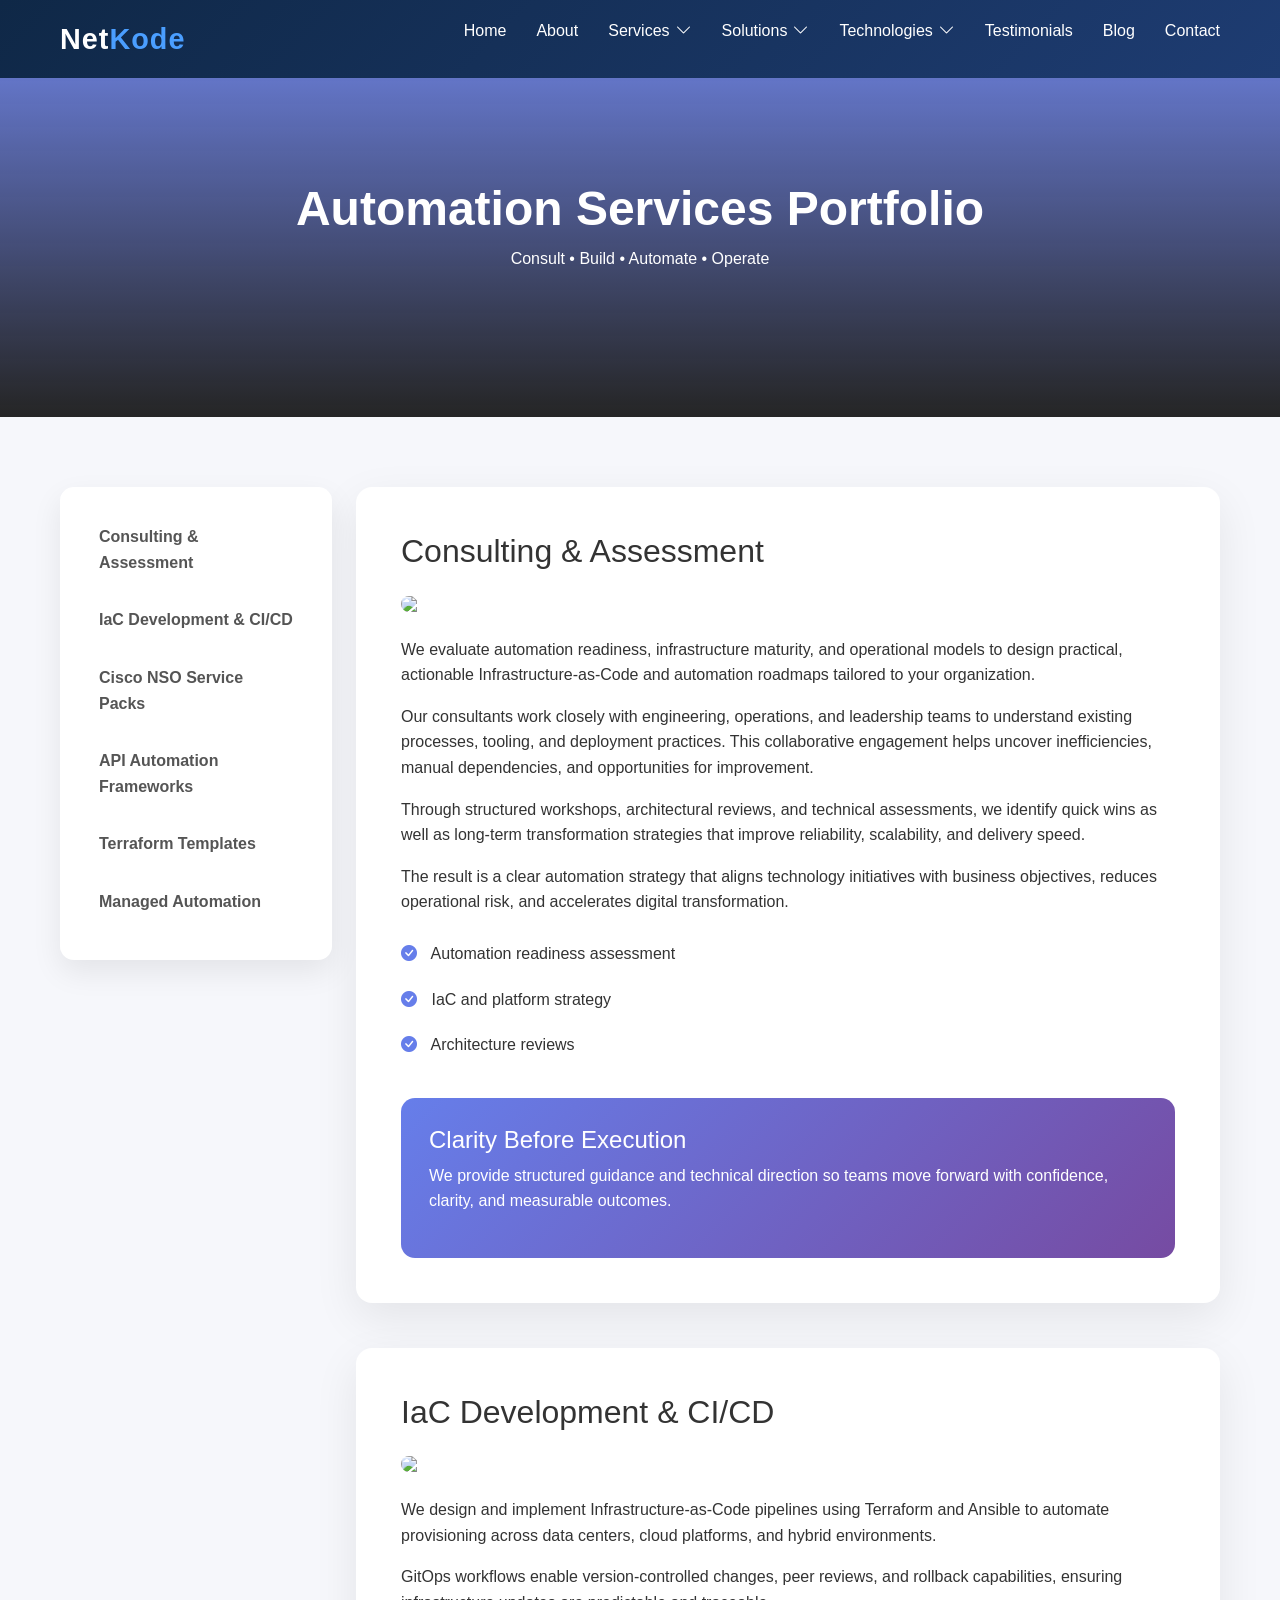
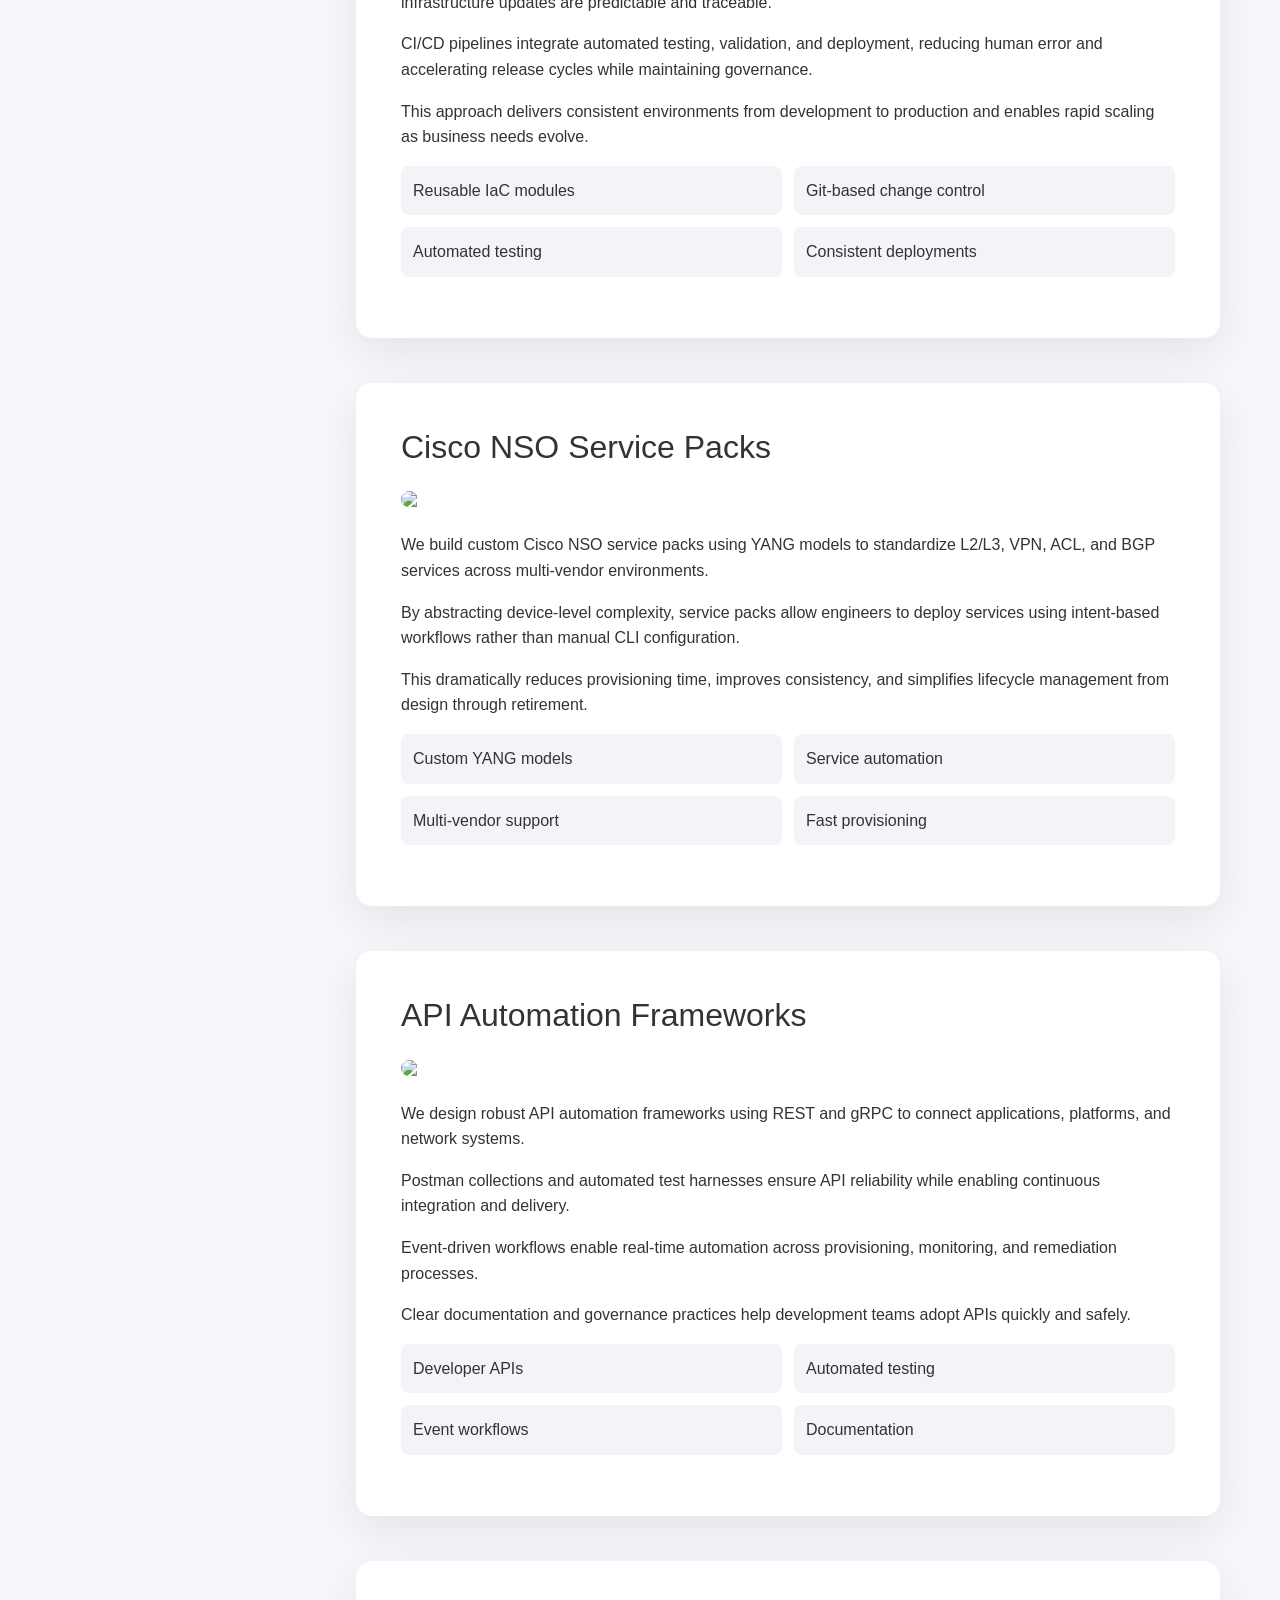
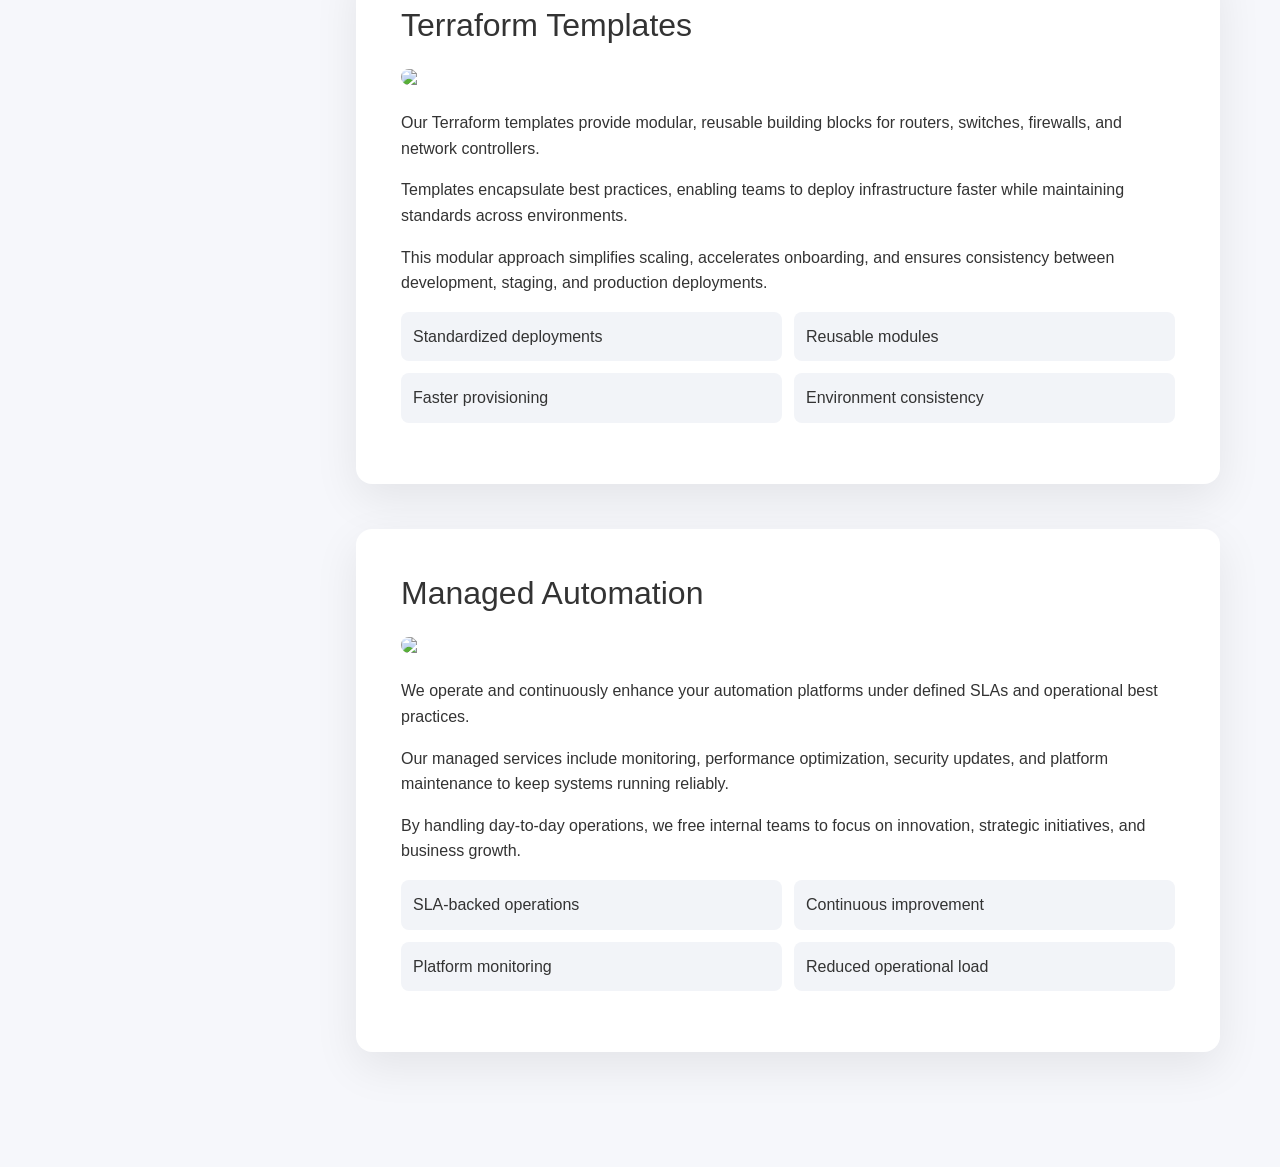
==== services-strategy.html @ 703528f1 "netkode website deployment" ====
<!DOCTYPE html>
<html lang="en">

<head>
  <meta charset="UTF-8" />
  <meta name="viewport" content="width=device-width, initial-scale=1.0" />
  <title>Automation Services Portfolio | NetKode</title>

  <link href="https://cdn.jsdelivr.net/npm/bootstrap@5.3.3/dist/css/bootstrap.min.css" rel="stylesheet">
  <link href="https://cdn.jsdelivr.net/npm/bootstrap-icons@1.11.3/font/bootstrap-icons.css" rel="stylesheet">

  <link rel="stylesheet" href="style.css">

  <style>
    body {
      font-family: 'Segoe UI', sans-serif;
      background: #f6f7fb
    }

    .banner-section {
      background: linear-gradient(180deg, rgba(102, 126, 234, .92), rgba(0, 0, 0, .85)), url(https://images.unsplash.com/photo-1558494949-ef010cbdcc31?w=1600) center/cover;
      padding: 180px 0 130px;
      text-align: center;
      color: #fff
    }

    .banner-section h1 {
      font-size: 3rem;
      font-weight: 700
    }

    .content-wrapper {
      padding: 70px 0
    }

    .sticky-sidebar {
      position: sticky;
      top: 110px
    }

    .toc-card {
      background: #fff;
      padding: 25px;
      border-radius: 14px;
      box-shadow: 0 12px 30px rgba(0, 0, 0, .08)
    }

    .toc-card a {
      display: block;
      padding: 12px 14px;
      margin-bottom: 8px;
      font-weight: 600;
      border-radius: 8px;
      color: #555
    }

    .toc-card a.active,
    .toc-card a:hover {
      background: linear-gradient(135deg, #667eea, #764ba2);
      color: #fff
    }

    .service-section {
      background: #fff;
      padding: 45px;
      border-radius: 16px;
      margin-bottom: 45px;
      box-shadow: 0 15px 45px rgba(0, 0, 0, .08);
      scroll-margin-top: 120px
    }

    .service-image {
      width: 100%;
      border-radius: 14px;
      margin: 25px 0
    }

    .feature-list,
    .benefits {
      list-style: none;
      padding: 0
    }

    .feature-list li {
      padding: 10px 0
    }

    .feature-list i {
      color: #667eea;
      margin-right: 10px
    }

    .benefits {
      display: grid;
      grid-template-columns: repeat(2, 1fr);
      gap: 12px
    }

    .benefits li {
      background: #f2f4f8;
      padding: 12px;
      border-radius: 8px
    }

    .info-box {
      background: linear-gradient(135deg, #667eea, #764ba2);
      color: #fff;
      padding: 28px;
      border-radius: 14px;
      margin-top: 30px
    }

    @media(max-width:768px) {
      .banner-section {
        padding: 120px 0 90px
      }

      .banner-section h1 {
        font-size: 2rem
      }

      .benefits {
        grid-template-columns: 1fr
      }

      .service-section {
        padding: 30px
      }
    }
  </style>

</head>

<body>

  <header id="header">
    <nav class="container">
      <a href="index.htm">
        <div class="logo">Net<span>Kode</span></div>
      </a>

      <ul class="nav-links" id="navLinks">
        <li><a href="index.htm#home">Home</a></li>
        <li><a href="index.htm#about">About</a></li>
        <!-- <li><a href="#services">Services</a></li>
                <li><a href="#solutions">Solutions</a></li>
                <li><a href="#technologies">Technologies</a></li> -->


        <!-- SERVICES DROPDOWN -->
        <li class="has-dropdown">
          <a href="services-strategy.html">
            Services <i class="bi bi-chevron-down"></i>
          </a>
          <ul class="dropdown">
            <li><a href="services-strategy.html#consulting">Consulting & Assessment</a></li>
            <li><a href="services-strategy.html#iac">IaC Development & CI/CD</a></li>
            <li><a href="services-strategy.html#nso">Cisco NSO Service Packs</a></li>
            <li><a href="services-strategy.html#api">API Automation Frameworks</a></li>
            <li><a href="services-strategy.html#terraform">Terraform Templates</a></li>
            <li><a href="services-strategy.html#managed">Managed Automation</a></li>
          </ul>
        </li>

        <!-- SOLUTIONS DROPDOWN -->
        <li class="has-dropdown">
          <a href="solutions.html">
            Solutions <i class="bi bi-chevron-down"></i>
          </a>
          <ul class="dropdown">
            <li><a href="solutions.html#enterprise">Enterprise Networking</a></li>
            <li><a href="solutions.html#smb">Small Business Networks</a></li>
            <li><a href="solutions.html#cloud">Cloud Migration</a></li>
            <li><a href="solutions.html#remote">Secure Remote Access</a></li>
            <li><a href="solutions.html#iot">IoT Networking</a></li>
          </ul>
        </li>

        <!-- TECHNOLOGIES DROPDOWN -->
        <li class="has-dropdown">
          <a href="technologies.html">
            Technologies <i class="bi bi-chevron-down"></i>
          </a>
          <ul class="dropdown">
            <li><a href="technologies.html#cisco">Cisco</a></li>
            <li><a href="technologies.html#aws">AWS</a></li>
            <li><a href="technologies.html#azure">Azure</a></li>
            <li><a href="technologies.html#linux">Linux</a></li>
            <li><a href="technologies.html#sdwan">SD-WAN</a></li>
          </ul>
        </li>
        <li><a href="index.htm#testimonials">Testimonials</a></li>
        <li><a href="index.htm#blog">Blog</a></li>
        <li><a href="index.htm#contact">Contact</a></li>








      </ul>
      <div class="menu-toggle" id="menuToggle">
        <span></span>
        <span></span>
        <span></span>
      </div>
    </nav>
  </header>

  <section class="banner-section">
    <div class="container">
      <h1>Automation Services Portfolio</h1>
      <p>Consult • Build • Automate • Operate</p>
    </div>
  </section>

  <section class="content-wrapper">
    <div class="container">
      <div class="row">

        <div class="col-lg-3">
          <div class="sticky-sidebar">
            <div class="toc-card">
              <a href="#consulting" class="active">Consulting & Assessment</a>
              <a href="#iac">IaC Development & CI/CD</a>
              <a href="#nso">Cisco NSO Service Packs</a>
              <a href="#api">API Automation Frameworks</a>
              <a href="#terraform">Terraform Templates</a>
              <a href="#managed">Managed Automation</a>
            </div>
          </div>
        </div>

        <div class="col-lg-9">

          <div id="consulting" class="service-section">
            <h2>Consulting & Assessment</h2>
            <img class="service-image" src="https://images.unsplash.com/photo-1552664730-d307ca884978?w=1200">

            <p>
              We evaluate automation readiness, infrastructure maturity, and operational models to design practical,
              actionable Infrastructure-as-Code and automation roadmaps tailored to your organization.
            </p>

            <p>
              Our consultants work closely with engineering, operations, and leadership teams to understand existing
              processes, tooling, and deployment practices. This collaborative engagement helps uncover inefficiencies,
              manual dependencies, and opportunities for improvement.
            </p>

            <p>
              Through structured workshops, architectural reviews, and technical assessments, we identify quick wins
              as well as long-term transformation strategies that improve reliability, scalability, and delivery speed.
            </p>

            <p>
              The result is a clear automation strategy that aligns technology initiatives with business objectives,
              reduces operational risk, and accelerates digital transformation.
            </p>

            <ul class="feature-list">
              <li><i class="bi bi-check-circle-fill"></i> Automation readiness assessment</li>
              <li><i class="bi bi-check-circle-fill"></i> IaC and platform strategy</li>
              <li><i class="bi bi-check-circle-fill"></i> Architecture reviews</li>
            </ul>

            <div class="info-box">
              <h4>Clarity Before Execution</h4>
              <p>
                We provide structured guidance and technical direction so teams move forward with confidence,
                clarity, and measurable outcomes.
              </p>
            </div>
          </div>


          <div id="iac" class="service-section">
            <h2>IaC Development & CI/CD</h2>
            <img class="service-image" src="https://images.unsplash.com/photo-1518770660439-4636190af475?w=1200">

            <p>
              We design and implement Infrastructure-as-Code pipelines using Terraform and Ansible to automate
              provisioning across data centers, cloud platforms, and hybrid environments.
            </p>

            <p>
              GitOps workflows enable version-controlled changes, peer reviews, and rollback capabilities, ensuring
              infrastructure updates are predictable and traceable.
            </p>

            <p>
              CI/CD pipelines integrate automated testing, validation, and deployment, reducing human error and
              accelerating release cycles while maintaining governance.
            </p>

            <p>
              This approach delivers consistent environments from development to production and enables rapid
              scaling as business needs evolve.
            </p>

            <ul class="benefits">
              <li>Reusable IaC modules</li>
              <li>Git-based change control</li>
              <li>Automated testing</li>
              <li>Consistent deployments</li>
            </ul>
          </div>


          <div id="nso" class="service-section">
            <h2>Cisco NSO Service Packs</h2>
            <img class="service-image" src="https://images.unsplash.com/photo-1558494949-ef010cbdcc31?w=1200">

            <p>
              We build custom Cisco NSO service packs using YANG models to standardize L2/L3, VPN, ACL, and BGP services
              across multi-vendor environments.
            </p>

            <p>
              By abstracting device-level complexity, service packs allow engineers to deploy services using
              intent-based
              workflows rather than manual CLI configuration.
            </p>

            <p>
              This dramatically reduces provisioning time, improves consistency, and simplifies lifecycle management
              from design through retirement.
            </p>

            <ul class="benefits">
              <li>Custom YANG models</li>
              <li>Service automation</li>
              <li>Multi-vendor support</li>
              <li>Fast provisioning</li>
            </ul>
          </div>


          <div id="api" class="service-section">
            <h2>API Automation Frameworks</h2>
            <img class="service-image" src="https://images.unsplash.com/photo-1555949963-ff9fe0c870eb?w=1200">

            <p>
              We design robust API automation frameworks using REST and gRPC to connect applications, platforms,
              and network systems.
            </p>

            <p>
              Postman collections and automated test harnesses ensure API reliability while enabling continuous
              integration and delivery.
            </p>

            <p>
              Event-driven workflows enable real-time automation across provisioning, monitoring, and remediation
              processes.
            </p>

            <p>
              Clear documentation and governance practices help development teams adopt APIs quickly and safely.
            </p>

            <ul class="benefits">
              <li>Developer APIs</li>
              <li>Automated testing</li>
              <li>Event workflows</li>
              <li>Documentation</li>
            </ul>
          </div>


          <div id="terraform" class="service-section">
            <h2>Terraform Templates</h2>
            <img class="service-image" src="https://placehold.co/1200x800?text=Terraform+Network+Automation">

            <p>
              Our Terraform templates provide modular, reusable building blocks for routers, switches, firewalls,
              and network controllers.
            </p>

            <p>
              Templates encapsulate best practices, enabling teams to deploy infrastructure faster while maintaining
              standards across environments.
            </p>

            <p>
              This modular approach simplifies scaling, accelerates onboarding, and ensures consistency between
              development, staging, and production deployments.
            </p>

            <ul class="benefits">
              <li>Standardized deployments</li>
              <li>Reusable modules</li>
              <li>Faster provisioning</li>
              <li>Environment consistency</li>
            </ul>
          </div>


          <div id="managed" class="service-section">
            <h2>Managed Automation</h2>
            <img class="service-image" src="https://images.unsplash.com/photo-1521737604893-d14cc237f11d?w=1200">

            <p>
              We operate and continuously enhance your automation platforms under defined SLAs and operational
              best practices.
            </p>

            <p>
              Our managed services include monitoring, performance optimization, security updates, and platform
              maintenance to keep systems running reliably.
            </p>

            <p>
              By handling day-to-day operations, we free internal teams to focus on innovation, strategic initiatives,
              and business growth.
            </p>

            <ul class="benefits">
              <li>SLA-backed operations</li>
              <li>Continuous improvement</li>
              <li>Platform monitoring</li>
              <li>Reduced operational load</li>
            </ul>
          </div>

        </div>
      </div>
    </div>
  </section>

  <script>
    const links = document.querySelectorAll('.toc-card a');
    const sections = document.querySelectorAll('.service-section');
    window.addEventListener('scroll', () => {
      let current = '';
      sections.forEach(sec => {
        if (window.scrollY >= sec.offsetTop - 150) { current = sec.id; }
      });
      links.forEach(link => {
        link.classList.remove('active');
        if (link.getAttribute('href') == '#' + current) { link.classList.add('active'); }
      });
    });
  </script>

</body>

</html>
---- style.css ----
* {
    margin: 0;
    padding: 0;
    box-sizing: border-box;
}

html {
    scroll-behavior: smooth;
}

body {
    /* font-family: 'Segoe UI', Tahoma, Geneva, Verdana, sans-serif; */
    font-family: "Karla", sans-serif;
    line-height: 1.6;
    color: #333;
    overflow-x: hidden;
}

img {
    max-width: 100%;
    height: auto;
    display: block;
}

a {
    text-decoration: none;
    color: inherit;
}

/* ===== UTILITY CLASSES ===== */
.container {
    max-width: 1200px;
    margin: 0 auto;
    padding: 0 20px;
}

.btn {
    display: inline-block;
    padding: 12px 30px;
    border-radius: 5px;
    font-weight: 600;
    transition: all 0.3s ease;
    cursor: pointer;
    border: none;
    font-size: 16px;
}

.btn-primary {
    background: linear-gradient(135deg, #1e3c72 0%, #2a5298 100%);
    color: white;
}

.btn-primary:hover {
    transform: translateY(-2px);
    box-shadow: 0 10px 25px rgba(30, 60, 114, 0.3);
}

.btn-secondary {
    background: transparent;
    color: white;
    border: 2px solid white;
}

.btn-secondary:hover {
    background: white;
    color: #1e3c72;
}

.section-title {
    font-size: 2.5rem;
    color: #1e3c72;
    margin-bottom: 15px;
    text-align: center;

}

.section-subtitle {
    text-align: center;
    color: #666;
    margin-bottom: 50px;
    font-size: 1.1rem;
}

/* ===== HEADER / NAVBAR ===== */
header {
    background: linear-gradient(135deg, #0f2847 0%, #1e3c72 100%);
    color: white;
    padding: 1rem 0;
    position: fixed;
    width: 100%;
    top: 0;
    z-index: 1000;
    transition: all 0.3s ease;
}

header.scrolled {
    background: rgba(15, 40, 71, 0.95);
    box-shadow: 0 2px 20px rgba(0, 0, 0, 0.1);
    padding: 0.5rem 0;
}

nav {
    display: flex;
    justify-content: space-between;
    align-items: center;
}

.logo {
    font-size: 1.8rem;
    font-weight: 700;
    letter-spacing: 1px;
}

.logo span {
    color: #4a9eff;
}

.nav-links {
    display: flex;
    list-style: none;
    gap: 30px;
}

.nav-links a {
    color: white;
    font-weight: 500;
    transition: color 0.3s ease;
    position: relative;
    font-family: "Karla", sans-serif;


}

.nav-links a:after {
    content: '';
    position: absolute;
    width: 0;
    height: 2px;
    bottom: -5px;
    left: 0;
    background: #4a9eff;
    transition: width 0.3s ease;
}

.nav-links a:hover:after {
    width: 100%;
}

.menu-toggle {
    display: none;
    flex-direction: column;
    cursor: pointer;
}

.menu-toggle span {
    width: 25px;
    height: 3px;
    background: white;
    margin: 3px 0;
    transition: 0.3s;
}



/* ===============================
   HERO – PRO LEVEL EXPERIENCE
================================ */

.hero {
    position: relative;
    height: 100vh;
    background: url('https://images.unsplash.com/photo-1558494949-ef010cbdcc31?w=1600') center/cover no-repeat;
    display: flex;
    align-items: center;
    justify-content: center;
    text-align: center;
    color: #fff;
    overflow: hidden;
}

/* Animated overlay */
.hero-overlay {
    position: absolute;
    inset: 0;
    background: linear-gradient(120deg,
            rgba(15, 40, 71, 0.85),
            rgba(30, 60, 114, 0.75),
            rgba(42, 82, 152, 0.85));
    background-size: 300% 300%;
    animation: gradientMove 10s ease infinite;
    z-index: 1;
}

@keyframes gradientMove {
    0% {
        background-position: 0% 50%;
    }

    50% {
        background-position: 100% 50%;
    }

    100% {
        background-position: 0% 50%;
    }
}

/* Content */
.hero-content {
    position: relative;
    z-index: 3;
    max-width: 900px;
    padding: 20px;
}

.hero h1 {
    font-size: 3.4rem;
    font-weight: 700;
    margin-bottom: 25px;
    line-height: 1.3;
}

.hero p {
    font-size: 1.2rem;
    max-width: 650px;
    margin: 0 auto 35px;
    opacity: 0.95;
}

.highlight {
    color: #4a9eff;
}

.typing {
    border-right: 3px solid #4a9eff;
    padding-right: 6px;
    white-space: nowrap;
}

/* Buttons */
.hero-buttons {
    display: flex;
    justify-content: center;
    gap: 20px;
}

.btn {
    padding: 14px 34px;
    border-radius: 30px;
    font-weight: 600;
}

/* Glow animation */
.glow {
    animation: glowPulse 2.5s infinite;
}

@keyframes glowPulse {
    0% {
        box-shadow: 0 0 0 0 rgba(74, 158, 255, 0.6);
    }

    70% {
        box-shadow: 0 0 0 22px rgba(74, 158, 255, 0);
    }

    100% {
        box-shadow: 0 0 0 0 rgba(74, 158, 255, 0);
    }
}

/* Floating particles */
.hero-particles span {
    position: absolute;
    bottom: -10px;
    width: 6px;
    height: 6px;
    background: rgba(255, 255, 255, 0.35);
    border-radius: 50%;
    animation: floatUp linear infinite;
}

@keyframes floatUp {
    from {
        transform: translateY(0);
    }

    to {
        transform: translateY(-110vh);
    }
}

/* Scroll indicator */
.scroll-down {
    position: absolute;
    bottom: 30px;
    left: 50%;
    transform: translateX(-50%);
    z-index: 4;
}

.scroll-down span {
    width: 26px;
    height: 42px;
    border: 2px solid #fff;
    border-radius: 20px;
    display: block;
    position: relative;
}

.scroll-down span::after {
    content: "";
    position: absolute;
    top: 8px;
    left: 50%;
    width: 4px;
    height: 8px;
    background: #fff;
    border-radius: 2px;
    transform: translateX(-50%);
    animation: scrollAnim 2s infinite;
}

@keyframes scrollAnim {
    0% {
        opacity: 0;
        transform: translate(-50%, 0);
    }

    50% {
        opacity: 1;
    }

    100% {
        opacity: 0;
        transform: translate(-50%, 14px);
    }
}

/* Responsive */
@media (max-width: 768px) {
    .hero h1 {
        font-size: 2.3rem;
    }

    .hero-buttons {
        flex-direction: column;
    }
}




/* ===============================
   HERO – PROFESSIONAL
================================ */
.hero {
    position: relative;
    height: 100vh;
    background: url('https://images.unsplash.com/photo-1558494949-ef010cbdcc31?w=1600') center/cover no-repeat;
    display: flex;
    align-items: center;
    justify-content: center;
    text-align: center;
    color: #fff;
    overflow: hidden;
}

/* Animated overlay */
.hero-overlay {
    position: absolute;
    inset: 0;
    background: linear-gradient(120deg,
            rgba(15, 40, 71, 0.85),
            rgba(30, 60, 114, 0.75),
            rgba(42, 82, 152, 0.85));
    background-size: 300% 300%;
    animation: gradientMove 10s ease infinite;
    z-index: 1;
}

@keyframes gradientMove {
    0% {
        background-position: 0% 50%;
    }

    50% {
        background-position: 100% 50%;
    }

    100% {
        background-position: 0% 50%;
    }
}

.hero-content {
    position: relative;
    z-index: 3;
    max-width: 900px;
    padding: 20px;
}

.hero h1 {
    font-size: 3.4rem;
    font-weight: 700;
    margin-bottom: 25px;
}

.highlight {
    color: #4a9eff;
}

.typing {
    border-right: 3px solid #4a9eff;
    padding-right: 6px;
    white-space: nowrap;
}

.hero p {
    font-size: 1.2rem;
    max-width: 650px;
    margin: 0 auto 35px;
}

.hero-buttons {
    display: flex;
    justify-content: center;
    gap: 20px;
}

/* CTA glow */
.glow {
    animation: glowPulse 2.5s infinite;
}

@keyframes glowPulse {
    0% {
        box-shadow: 0 0 0 0 rgba(74, 158, 255, 0.6);
    }

    70% {
        box-shadow: 0 0 0 22px rgba(74, 158, 255, 0);
    }

    100% {
        box-shadow: 0 0 0 0 rgba(74, 158, 255, 0);
    }
}

/* Particles */
.hero-particles span {
    position: absolute;
    bottom: -10px;
    width: 6px;
    height: 6px;
    background: rgba(255, 255, 255, 0.35);
    border-radius: 50%;
    animation: floatUp linear infinite;
}

@keyframes floatUp {
    from {
        transform: translateY(0);
    }

    to {
        transform: translateY(-110vh);
    }
}

/* Scroll indicator */
.scroll-down {
    position: absolute;
    bottom: 30px;
    left: 50%;
    transform: translateX(-50%);
    z-index: 4;
}






/* ===== ABOUT SECTION ===== */
.about {
    padding: 100px 0;
    background: #f8f9fa;
}

.about-content {
    display: grid;
    grid-template-columns: 1fr 1fr;
    gap: 50px;
    align-items: center;
}

.about-text h2 {
    color: #1e3c72;
    font-size: 2.5rem;
    margin-bottom: 20px;
}

.about-text p {
    color: #666;
    margin-bottom: 15px;
    font-size: 1.1rem;
}

.about-image {
    animation: slideInRight 1s ease;
}

.about-image img {
    border-radius: 10px;
    box-shadow: 0 10px 40px rgba(0, 0, 0, 0.1);
}

@keyframes slideInRight {
    from {
        opacity: 0;
        transform: translateX(50px);
    }

    to {
        opacity: 1;
        transform: translateX(0);
    }
}

/* ===== SERVICES SECTION ===== */


.service-icon i {
    font-size: 44px;
    color: #1e88e5;
    /* Light blue accent */
    margin-bottom: 15px;
    display: inline-block;
}



.services {
    padding: 100px 0;
}

.services-grid {
    display: grid;
    grid-template-columns: repeat(auto-fit, minmax(300px, 1fr));
    gap: 30px;
}

.service-card {
    background: white;
    padding: 40px 30px;
    border-radius: 10px;
    box-shadow: 0 5px 20px rgba(0, 0, 0, 0.1);
    transition: all 0.3s ease;
    text-align: center;
}

.service-card:hover {
    transform: translateY(-10px);
    box-shadow: 0 15px 40px rgba(30, 60, 114, 0.2);
}

.service-icon {
    font-size: 3rem;
    color: #4a9eff;
    margin-bottom: 20px;
}

.service-card h3 {
    color: #1e3c72;
    margin-bottom: 15px;
    font-size: 1.5rem;
}

.service-card p {
    color: #666;
    line-height: 1.8;
}

/* ===== SOLUTIONS SECTION ===== */
.solutions {
    padding: 100px 0;
    background: #f8f9fa;
}

.solutions-grid {
    display: grid;
    grid-template-columns: repeat(auto-fit, minmax(280px, 1fr));
    gap: 30px;
}

.solution-card {
    background: white;
    border-radius: 10px;
    overflow: hidden;
    box-shadow: 0 5px 20px rgba(0, 0, 0, 0.1);
    transition: all 0.3s ease;
}

.solution-card:hover {
    transform: translateY(-5px);
    box-shadow: 0 15px 40px rgba(0, 0, 0, 0.15);
}

.solution-card img {
    width: 100%;
    height: 200px;
    object-fit: cover;
}

.solution-content {
    padding: 25px;
}

.solution-content h3 {
    color: #1e3c72;
    margin-bottom: 10px;
}

.solution-content p {
    color: #666;
}

/* ===== TECHNOLOGIES SECTION ===== */
.technologies {
    padding: 100px 0;
}

.tech-grid {
    display: grid;
    grid-template-columns: repeat(auto-fit, minmax(150px, 1fr));
    gap: 30px;
    text-align: center;
}

.tech-item {
    padding: 30px 20px;
    background: white;
    border-radius: 10px;
    box-shadow: 0 5px 20px rgba(0, 0, 0, 0.05);
    transition: all 0.3s ease;
}

.tech-item:hover {
    transform: translateY(-5px);
    box-shadow: 0 10px 30px rgba(30, 60, 114, 0.15);
}

.tech-item h4 {
    color: #1e3c72;
    font-size: 1.2rem;
    margin-bottom: 10px;
}

.progress-bar {
    width: 100%;
    height: 8px;
    background: #e0e0e0;
    border-radius: 10px;
    overflow: hidden;
    margin-top: 10px;
}

.progress-fill {
    height: 100%;
    background: linear-gradient(90deg, #1e3c72, #4a9eff);
    border-radius: 10px;
    transition: width 2s ease;
}

/* ===== STATISTICS SECTION ===== */
.stats {
    padding: 80px 0;
    background: linear-gradient(135deg, #1e3c72 0%, #2a5298 100%);
    color: white;
}

.stats-grid {
    display: grid;
    grid-template-columns: repeat(auto-fit, minmax(200px, 1fr));
    gap: 40px;
    text-align: center;
}

.stat-item h3 {
    font-size: 3rem;
    margin-bottom: 10px;
    font-weight: 700;
}

.stat-item p {
    font-size: 1.2rem;
    opacity: 0.9;
}

/* ===== TESTIMONIALS SECTION ===== */
.testimonials {
    padding: 100px 0;
    background: #f8f9fa;
}

.testimonial-slider {
    max-width: 800px;
    margin: 0 auto;
    position: relative;
}

.testimonial-card {
    background: white;
    padding: 40px;
    border-radius: 10px;
    box-shadow: 0 5px 30px rgba(0, 0, 0, 0.1);
    text-align: center;
    display: none;
}

.testimonial-card.active {
    display: block;
    animation: fadeIn 0.5s ease;
}

@keyframes fadeIn {
    from {
        opacity: 0;
    }

    to {
        opacity: 1;
    }
}

.testimonial-photo {
    width: 80px;
    height: 80px;
    border-radius: 50%;
    margin: 0 auto 20px;
    overflow: hidden;
}

.testimonial-photo img {
    width: 100%;
    height: 100%;
    object-fit: cover;
}

.testimonial-text {
    font-style: italic;
    color: #666;
    margin-bottom: 20px;
    font-size: 1.1rem;
    line-height: 1.8;
}

.testimonial-author {
    font-weight: 600;
    color: #1e3c72;
    margin-bottom: 5px;
}

.testimonial-role {
    color: #888;
}

.slider-dots {
    display: flex;
    justify-content: center;
    gap: 10px;
    margin-top: 30px;
}

.dot {
    width: 12px;
    height: 12px;
    border-radius: 50%;
    background: #ccc;
    cursor: pointer;
    transition: all 0.3s ease;
}

.dot.active {
    background: #1e3c72;
    width: 30px;
    border-radius: 10px;
}

/* ===== BLOG SECTION ===== */
.blog {
    padding: 100px 0;
}

.blog-grid {
    display: grid;
    grid-template-columns: repeat(auto-fit, minmax(300px, 1fr));
    gap: 30px;
}

.blog-card {
    background: white;
    border-radius: 10px;
    overflow: hidden;
    box-shadow: 0 5px 20px rgba(0, 0, 0, 0.1);
    transition: all 0.3s ease;
}

.blog-card:hover {
    transform: translateY(-5px);
    box-shadow: 0 15px 40px rgba(0, 0, 0, 0.15);
}

.blog-card img {
    width: 100%;
    height: 200px;
    object-fit: cover;
}

.blog-content {
    padding: 25px;
}

.blog-content h3 {
    color: #1e3c72;
    margin-bottom: 15px;
}

.blog-content p {
    color: #666;
    margin-bottom: 15px;
}

.read-more {
    color: #4a9eff;
    font-weight: 600;
    transition: color 0.3s ease;
}

.read-more:hover {
    color: #1e3c72;
}

/* ===== CONTACT SECTION ===== */
/* ===== CONTACT SECTION WITH EMBEDDED MAP ===== */
.contact {
    position: relative;
    padding: 120px 0;
    overflow: hidden;
}

/* MAP LAYER */
.contact-map {
    position: absolute;
    inset: 0;
    z-index: 0;
}

.contact-map iframe {
    width: 100%;
    height: 100%;
    border: 0;
    /* filter: grayscale(100%) contrast(1.1) brightness(0.7); */
}

/* OVERLAY */
.contact-overlay {
    position: absolute;
    inset: 0;
    background: linear-gradient(rgba(15, 40, 71, 0.92),
            rgba(15, 40, 71, 0.92));
    z-index: 1;
    opacity: 75%;
}

/* CONTENT ABOVE MAP */
.contact .container {
    position: relative;
    z-index: 2;
}

/* TEXT COLORS */
.contact .section-title {
    color: #ffffff;
}

.contact .section-subtitle {
    color: rgba(255, 255, 255, 0.85);
}

/* FORM CARD */
.contact-form {
    background: #ffffff;
    padding: 45px;
    border-radius: 12px;
    max-width: 600px;
    margin: 0 auto;
    box-shadow: 0 20px 50px rgba(0, 0, 0, 0.4);
}


.form-group {
    margin-bottom: 25px;
}

.form-group label {
    display: block;
    margin-bottom: 8px;
    color: #1e3c72;
    font-weight: 600;
}

.form-group input,
.form-group textarea {
    width: 100%;
    padding: 12px 15px;
    border: 2px solid #e0e0e0;
    border-radius: 5px;
    font-size: 16px;
    transition: border-color 0.3s ease;
}

.form-group input:focus,
.form-group textarea:focus {
    outline: none;
    border-color: #4a9eff;
}

.form-group textarea {
    resize: vertical;
    min-height: 120px;
}

.error {
    color: #e74c3c;
    font-size: 14px;
    margin-top: 5px;
    display: none;
}

/* ===== FOOTER ===== */
footer {
    background: #0f2847;
    color: white;
    padding: 60px 0 20px;
}

.footer-content {
    display: grid;
    grid-template-columns: repeat(auto-fit, minmax(250px, 1fr));
    gap: 40px;
    margin-bottom: 40px;
}

.footer-section h3 {
    margin-bottom: 20px;
    color: #4a9eff;
}

.footer-section p,
.footer-section a {
    color: rgba(255, 255, 255, 0.8);
    margin-bottom: 10px;
    display: block;
}

.footer-section a:hover {
    color: #4a9eff;
}

.social-icons {
    display: flex;
    gap: 15px;
    margin-top: 20px;
}

.social-icons a {
    width: 40px;
    height: 40px;
    background: rgba(74, 158, 255, 0.2);
    border-radius: 50%;
    display: flex;
    align-items: center;
    justify-content: center;
    transition: all 0.3s ease;
}

.social-icons a:hover {
    background: #4a9eff;
    transform: translateY(-3px);
}

.footer-bottom {
    text-align: center;
    padding-top: 30px;
    border-top: 1px solid rgba(255, 255, 255, 0.1);
    color: rgba(255, 255, 255, 0.6);
}

/* ===== RESPONSIVE DESIGN ===== */
@media (max-width: 768px) {
    .menu-toggle {
        display: flex;
    }

    .nav-links {
        position: fixed;
        top: 64px;
        left: -100%;
        width: 100%;
        height: calc(100vh - 64px);
        flex-direction: column;
        background: rgba(15, 40, 71, 0.98);
        padding: 25px 20px;
        overflow-y: auto;
        -webkit-overflow-scrolling: touch;
        transition: left 0.3s ease;
        z-index: 999;
    }

    body.menu-open {
        overflow: hidden;
    }

    .nav-links.active {
        left: 0;
    }

    .hero h1 {
        font-size: 2.5rem;
    }

    .hero p {
        font-size: 1.1rem;
    }

    .hero-buttons {
        flex-direction: column;
        align-items: center;
    }

    .about-content {
        grid-template-columns: 1fr;
    }

    .section-title {
        font-size: 2rem;
    }

    .services-grid,
    .solutions-grid,
    .blog-grid {
        grid-template-columns: 1fr;
    }




}



/* ===============================
   SCROLL PROGRESS + TOP BUTTON
================================ */

#scrollIndicator {
    position: fixed;
    bottom: 30px;
    right: 30px;
    width: 52px;
    height: 52px;
    display: none;
    align-items: center;
    justify-content: center;
    z-index: 999;
}

/* Arrow button */
#scrollTopBtn {
    position: absolute;
    width: 40px;
    height: 40px;
    border-radius: 50%;
    border: none;
    background: #0a1a2f;
    color: #fff;
    font-size: 26px;
    cursor: pointer;
    display: flex;
    align-items: center;
    justify-content: center;
}

/* Progress ring */
.progress-ring {
    position: absolute;
    transform: rotate(-90deg);
}

.progress-ring__circle {
    stroke-dasharray: 138;
    stroke-dashoffset: 138;
    transition: stroke-dashoffset 0.15s linear;
}

/* Hover */
#scrollTopBtn:hover {
    background: #1e88e5;
}


/* ===============================
   SCROLL FADE-UP ANIMATION
================================ */

/* Initial hidden state */
.reveal {
    opacity: 0;
    transform: translateY(40px);
    transition: all 0.8s ease-out;
}

/* When visible */
.reveal.active {
    opacity: 1;
    transform: translateY(0);
}

/* Optional: delay variants */
.reveal.delay-1 {
    transition-delay: 0.1s;
}

.reveal.delay-2 {
    transition-delay: 0.2s;
}

.reveal.delay-3 {
    transition-delay: 0.3s;
}



/* ===== FAQ SECTION ===== */
.faq {
    padding: 100px 0;
    background: #ffffff;
}

.faq-accordion {
    max-width: 800px;
    margin: 0 auto;
}

.faq-item {
    border-bottom: 1px solid #e0e0e0;
}

.faq-question {
    width: 100%;
    background: none;
    border: none;
    padding: 20px 10px;
    font-size: 1.1rem;
    font-weight: 600;
    color: #1e3c72;
    text-align: left;
    cursor: pointer;
    display: flex;
    justify-content: space-between;
    align-items: center;
    transition: background 0.3s ease;
}

.faq-question:hover {
    background: #f5f8ff;
}

.faq-question i {
    font-size: 1.2rem;
    transition: transform 0.3s ease;
}

.faq-item.active .faq-question i {
    transform: rotate(45deg);
}

.faq-answer {
    max-height: 0;
    overflow: hidden;
    transition: max-height 0.4s ease;
}

.faq-answer p {
    padding: 0 10px 20px;
    color: #666;
    line-height: 1.8;
    font-size: 1rem;
}

/* .footer-section p i {
  margin-right: 10px;
  color: #4a9eff;
  font-size: 1.1rem;
  vertical-align: middle;
} */

.social-icons a i {
    font-size: 18px;
    color: #ffffff;
    transition: all 0.3s ease;
}

.social-icons a:hover i {
    color: #0f2847;
}

.footer-section p {
    display: flex;
    align-items: flex-start;
    gap: 10px;
    line-height: 1.6;
}

.footer-section p a {
    color: rgba(255, 255, 255, 0.85);
    transition: color 0.3s ease;
}

.footer-section p a:hover {
    color: #4a9eff;
}

.footer-section p i {
    margin-top: 4px;
    color: #4a9eff;
}

.footer-bottom a {
    color: rgba(255, 255, 255, 0.7);
    margin: 0 5px;
    text-decoration: none;
    transition: color 0.3s ease;
}

.footer-bottom a:hover {
    color: #4a9eff;
}

/* .automation-tabs .nav-tabs .nav-link {
  color: #1e3c72;
  font-weight: 600;
}

.automation-tabs .nav-tabs .nav-link.active {
  background-color: #1e3c72;
  color: #fff;
  border-color: #1e3c72;
}

.automation-tabs .tab-content h3 {
  color: #1e3c72;
  margin-bottom: 15px;
}

.automation-tabs .tab-content p,
.automation-tabs .tab-content ul {
  color: #666;
  line-height: 1.8;
} */


/* ================================
   NETWORK AUTOMATION – NETKODE STYLE
================================ */

.automation-tabs {
    padding: 100px 0;
    background: #f4f7fc;
}

/* LEFT TAB BUTTONS */
.automation-nav .nav-link {
    background: #ffffff;
    color: #1e3c72;
    border-radius: 10px;
    padding: 20px 24px;
    font-weight: 600;
    margin-bottom: 16px;
    border: 1px solid #e2e8f0;
    text-align: left;
    box-shadow: 0 6px 18px rgba(30, 60, 114, 0.08);
    transition: all 0.3s ease;
    position: relative;
}

/* ICON / INDICATOR BAR */
.automation-nav .nav-link::before {
    content: "";
    position: absolute;
    left: 0;
    top: 12%;
    width: 4px;
    height: 76%;
    background: transparent;
    border-radius: 4px;
    transition: background 0.3s ease;
}

/* HOVER */
.automation-nav .nav-link:hover {
    background: #f0f5ff;
    transform: translateX(6px);
}

/* ACTIVE TAB */
.automation-nav .nav-link.active {
    background: linear-gradient(135deg, #1e3c72, #2a5298);
    color: #ffffff;
    border-color: transparent;
    transform: translateX(10px);
    box-shadow: 0 12px 30px rgba(30, 60, 114, 0.35);
}

.automation-nav .nav-link.active::before {
    background: #4a9eff;
}

/* RIGHT CONTENT PANEL */
.automation-content {
    background: #ffffff;
    padding: 55px;
    border-radius: 14px;
    min-height: 360px;
    box-shadow: 0 15px 40px rgba(0, 0, 0, 0.08);
    border-left: 6px solid #1e3c72;
}

/* CONTENT TEXT */
.automation-content h3 {
    color: #1e3c72;
    margin-bottom: 18px;
    font-weight: 700;
}

.automation-content p,
.automation-content ul {
    color: #5f6b7a;
    line-height: 1.85;
}

.automation-content ul {
    padding-left: 18px;
}

.automation-content ul li {
    margin-bottom: 10px;
}

/* MOBILE */
@media (max-width: 768px) {
    .automation-nav .nav-link {
        transform: none !important;
    }

    .automation-content {
        margin-top: 30px;
        padding: 35px;
        border-left: none;
        border-top: 5px solid #1e3c72;
    }
}



/* ================================
   WHY CHOOSE NETKODE – MATCHED STYLE
================================ */

.why-netkode {
    position: relative;
    background: linear-gradient(135deg,
            #0f2847 0%,
            #1e3c72 60%,
            #2a5298 100%);
    padding: 110px 0;
    color: #ffffff;
}

/* Subtle tech overlay (optional background image) */
.why-netkode::after {
    content: "";
    position: absolute;
    inset: 0;
    background: url("https://images.unsplash.com/photo-1558494949-ef010cbdcc31?w=1600") center/cover no-repeat;
    opacity: 0.08;
    z-index: 0;
}

.why-netkode .container {
    position: relative;
    z-index: 2;
}

/* LEFT CONTENT */
.why-subtitle {
    font-size: 13px;
    letter-spacing: 2.5px;
    font-weight: 600;
    color: #4a9eff;
    margin-bottom: 10px;
}

.why-title {
    font-size: 42px;
    font-weight: 700;
    margin: 15px 0 20px;
    line-height: 1.2;
}

.why-desc {
    font-size: 16px;
    color: rgba(255, 255, 255, 0.85);
    max-width: 460px;
}

/* CTA BUTTON */
.why-btn {
    margin-top: 28px;
    padding: 13px 32px;
    border-radius: 50px;
    background: #4a9eff;
    border: none;
}

.why-btn:hover {
    background: #ffffff;
    color: #1e3c72;
}

/* RIGHT LIST */
.why-list {
    list-style: none;
    padding: 0;
    margin: 0;
}

.why-list li {
    display: flex;
    gap: 20px;
    margin-bottom: 28px;
    align-items: flex-start;
}

/* ICON */
.why-list .icon {
    width: 48px;
    height: 48px;
    border-radius: 12px;
    background: rgba(74, 158, 255, 0.18);
    display: flex;
    align-items: center;
    justify-content: center;
    font-size: 22px;
    color: #4a9eff;
    flex-shrink: 0;
}

/* TEXT */
.why-list h5 {
    margin: 0;
    font-size: 18px;
    font-weight: 600;
    color: #ffffff;
}

.why-list p {
    margin: 6px 0 0;
    font-size: 14.5px;
    color: rgba(255, 255, 255, 0.8);
    line-height: 1.7;
}

/* RESPONSIVE */
@media (max-width: 882px) {
    .why-title {
        font-size: 32px;
    }

    .why-btn {
        margin-top: 0;

    }

    ul.why-list {
        margin: 30px 0 0;
    }
}



/* ===== NAV DROPDOWN ===== */

.has-dropdown {
    position: relative;
}

.has-dropdown>a {
    display: flex;
    align-items: center;
    gap: 6px;
}

/* Dropdown box */
.dropdown {
    position: absolute;
    top: 120%;
    left: 0;
    background: rgba(15, 40, 71, 0.98);
    min-width: 260px;
    border-radius: 10px;
    padding: 12px 0;
    box-shadow: 0 15px 40px rgba(0, 0, 0, 0.35);
    opacity: 0;
    visibility: hidden;
    transform: translateY(10px);
    transition: all 0.3s ease;
    z-index: 999;
}

/* Show dropdown on hover (desktop) */
.has-dropdown:hover .dropdown {
    opacity: 1;
    visibility: visible;
    transform: translateY(0);
}

/* Dropdown items */
.dropdown li {
    list-style: none;
}

.dropdown a {
    display: block;
    padding: 12px 22px;
    color: #ffffff;
    font-weight: 500;
    transition: all 0.25s ease;
}

.dropdown a:hover {
    background: rgba(74, 158, 255, 0.15);
    color: #4a9eff;
    padding-left: 28px;
}

/* Chevron animation */
.has-dropdown:hover i {
    transform: rotate(180deg);
    transition: transform 0.3s ease;
}

@media (max-width: 768px) {

    .dropdown {
        position: static;
        background: transparent;
        box-shadow: none;
        opacity: 1;
        visibility: visible;
        transform: none;
        padding-left: 15px;
        display: none;
    }

    .has-dropdown.active .dropdown {
        display: block;
    }

    .dropdown a {
        padding: 10px 0;
        color: #ffffff;
        font-size: 15px;
    }
}





/* ===============================
   COMMON INNER PAGE BANNER
================================ */

.inner-banner {
    background: linear-gradient(135deg,
            rgba(102, 126, 234, 0.9),
            rgba(118, 75, 162, 0.9)),
        url('https://images.unsplash.com/photo-1558494949-ef010cbdcc31?w=1600') center/cover no-repeat;

    padding: 120px 0 80px;
    color: #ffffff;
    text-align: center;
}

.inner-title {
    font-size: 3rem;
    font-weight: 700;
    margin-bottom: 10px;
}

.inner-subtitle {
    font-size: 1.1rem;
    opacity: 0.9;
}

/* ===== BREADCRUMBS ===== */

.inner-breadcrumb {
    margin-bottom: 18px;
}

.inner-breadcrumb .breadcrumb {
    background: transparent;
    justify-content: center;
    padding: 0;
    margin: 0;
}

.inner-breadcrumb a {
    color: rgba(255, 255, 255, 0.85);
    text-decoration: none;
    font-weight: 500;
}

.inner-breadcrumb a:hover {
    color: #ffffff;
}

.inner-breadcrumb .breadcrumb-item.active {
    color: #ffffff;
    font-weight: 600;
}

.inner-breadcrumb .breadcrumb-item+.breadcrumb-item::before {
    content: "›";
    color: rgba(255, 255, 255, 0.7);
    padding: 0 10px;
}

/* RESPONSIVE */
@media (max-width:768px) {
    .inner-title {
        font-size: 2rem;
    }
}







/* ===============================
   NETWORK INTEGRATION SECTION
================================ */

.network-integration {
    position: relative;
    min-height: 100vh;
    background: linear-gradient(120deg, #0b1020, #0f1a3a);
    overflow: hidden;
    display: flex;
    align-items: center;
    padding: 120px 8%;
    color: #fff;
}

/* BIG BACKGROUND TEXT */
.ni-bg-text {
    position: absolute;
    top: 50%;
    left: 50%;
    transform: translate(-50%, -50%);
    font-size: clamp(4rem, 18vw, 14rem);
    font-weight: 800;
    letter-spacing: -0.05em;
    color: rgba(255, 255, 255, 0.04);
    text-align: center;
    pointer-events: none;
    transition: transform 0.2s ease-out;
}

/* CONTENT */
.ni-content {
    position: relative;
    max-width: 620px;
    z-index: 2;
}

.ni-content h2 {
    font-size: 3rem;
    margin-bottom: 20px;
    font-weight: 700;
}

.ni-content p {
    font-size: 1.1rem;
    line-height: 1.7;
    color: #d6dcff;
    margin-bottom: 25px;
}

.ni-features {
    list-style: none;
    padding: 0;
}

.ni-features li {
    position: relative;
    padding-left: 28px;
    margin-bottom: 14px;
    font-size: 1.05rem;
}

.ni-features li::before {
    content: "⦿";
    position: absolute;
    left: 0;
    color: #4da3ff;
}

/* FLOATING NODES */
.ni-nodes span {
    position: absolute;
    width: 10px;
    height: 10px;
    background: #4da3ff;
    border-radius: 50%;
    opacity: 0.6;
    animation: floatNode 12s infinite linear;
}

.ni-nodes span:nth-child(1) {
    top: 20%;
    left: 15%;
    animation-duration: 10s;
}

.ni-nodes span:nth-child(2) {
    top: 65%;
    left: 25%;
    animation-duration: 14s;
}

.ni-nodes span:nth-child(3) {
    top: 35%;
    left: 70%;
    animation-duration: 11s;
}

.ni-nodes span:nth-child(4) {
    top: 80%;
    left: 60%;
    animation-duration: 16s;
}

.ni-nodes span:nth-child(5) {
    top: 15%;
    left: 80%;
    animation-duration: 13s;
}

@keyframes floatNode {
    0% {
        transform: translateY(0);
    }

    50% {
        transform: translateY(-40px);
    }

    100% {
        transform: translateY(0);
    }
}

/* SCROLL REVEAL */
.network-integration {
    opacity: 0;
    transform: translateY(80px);
    transition: all 1s ease;
}

.network-integration.active {
    opacity: 1;
    transform: translateY(0);
}

/* RESPONSIVE */
@media (max-width: 768px) {
    .ni-bg-text {
        font-size: 6rem;
    }

    .ni-content h2 {
        font-size: 2.2rem;
    }
}


.about {
    padding: 80px 20px;
    background: #f8fafc;
}

.section-title {
    text-align: center;
    font-size: 32px;
    margin-bottom: 50px;
}

.about-content {
    display: grid;
    grid-template-columns: 1.2fr 1fr;
    gap: 50px;
    align-items: center;
}

.about-text p {
    margin-bottom: 20px;
    line-height: 1.7;
    color: #444;
}

.about-block {
    background: white;
    padding: 20px;
    margin-bottom: 20px;
    border-radius: 12px;
    box-shadow: 0 5px 15px rgba(0, 0, 0, 0.05);
}

.about-block h3 {
    margin-bottom: 10px;
    color: #111;
}

.about-block ul {
    list-style: none;
    padding: 0;
}

.about-block li {
    padding-left: 25px;
    position: relative;
    margin-bottom: 8px;
}

.about-block li::before {
    content: "✔";
    position: absolute;
    left: 0;
    color: #2563eb;
}

.about-image img {
    width: 100%;
    border-radius: 20px;
    box-shadow: 0 10px 25px rgba(0, 0, 0, 0.15);
}

/* Mobile Responsive */

@media(max-width: 900px) {
    .about-content {
        grid-template-columns: 1fr;
        text-align: center;
    }

    .about-block {
        text-align: left;
    }
}


.about {
    padding: 80px 20px;
    background: #f9fafb;
}

.section-title {
    text-align: center;
    font-size: 32px;
    margin-bottom: 50px;
}

.about-grid {
    display: grid;
    grid-template-columns: 1fr 1fr;
    gap: 50px;
}

.about-left p {
    margin-bottom: 20px;
    line-height: 1.8;
    color: #444;
    font-size: 16px;
}

.about-right {
    display: grid;
    gap: 20px;
}

.info-card {
    background: white;
    padding: 20px;
    border-radius: 12px;
    box-shadow: 0 5px 15px rgba(0, 0, 0, 0.05);
}

.info-card h3 {
    margin-bottom: 10px;
}

.info-card ul {
    list-style: none;
    padding: 0;
}

.info-card li {
    position: relative;
    padding-left: 22px;
    margin-bottom: 8px;
}

.info-card li::before {
    content: "✔";
    position: absolute;
    left: 0;
    color: #2563eb;
}

/* MOBILE */

@media(max-width: 900px) {
    .about-grid {
        grid-template-columns: 1fr;
    }


    .nav-links {

        gap: 15px;

    }


}

.error-text {
    color: red;
    font-size: 13px;
    display: block;
    margin-top: 4px;
}

.input-error {
    border: 2px solid red !important;
}

.success {
    color: green;
    font-weight: bold;
}

.required {
    color: red;
}
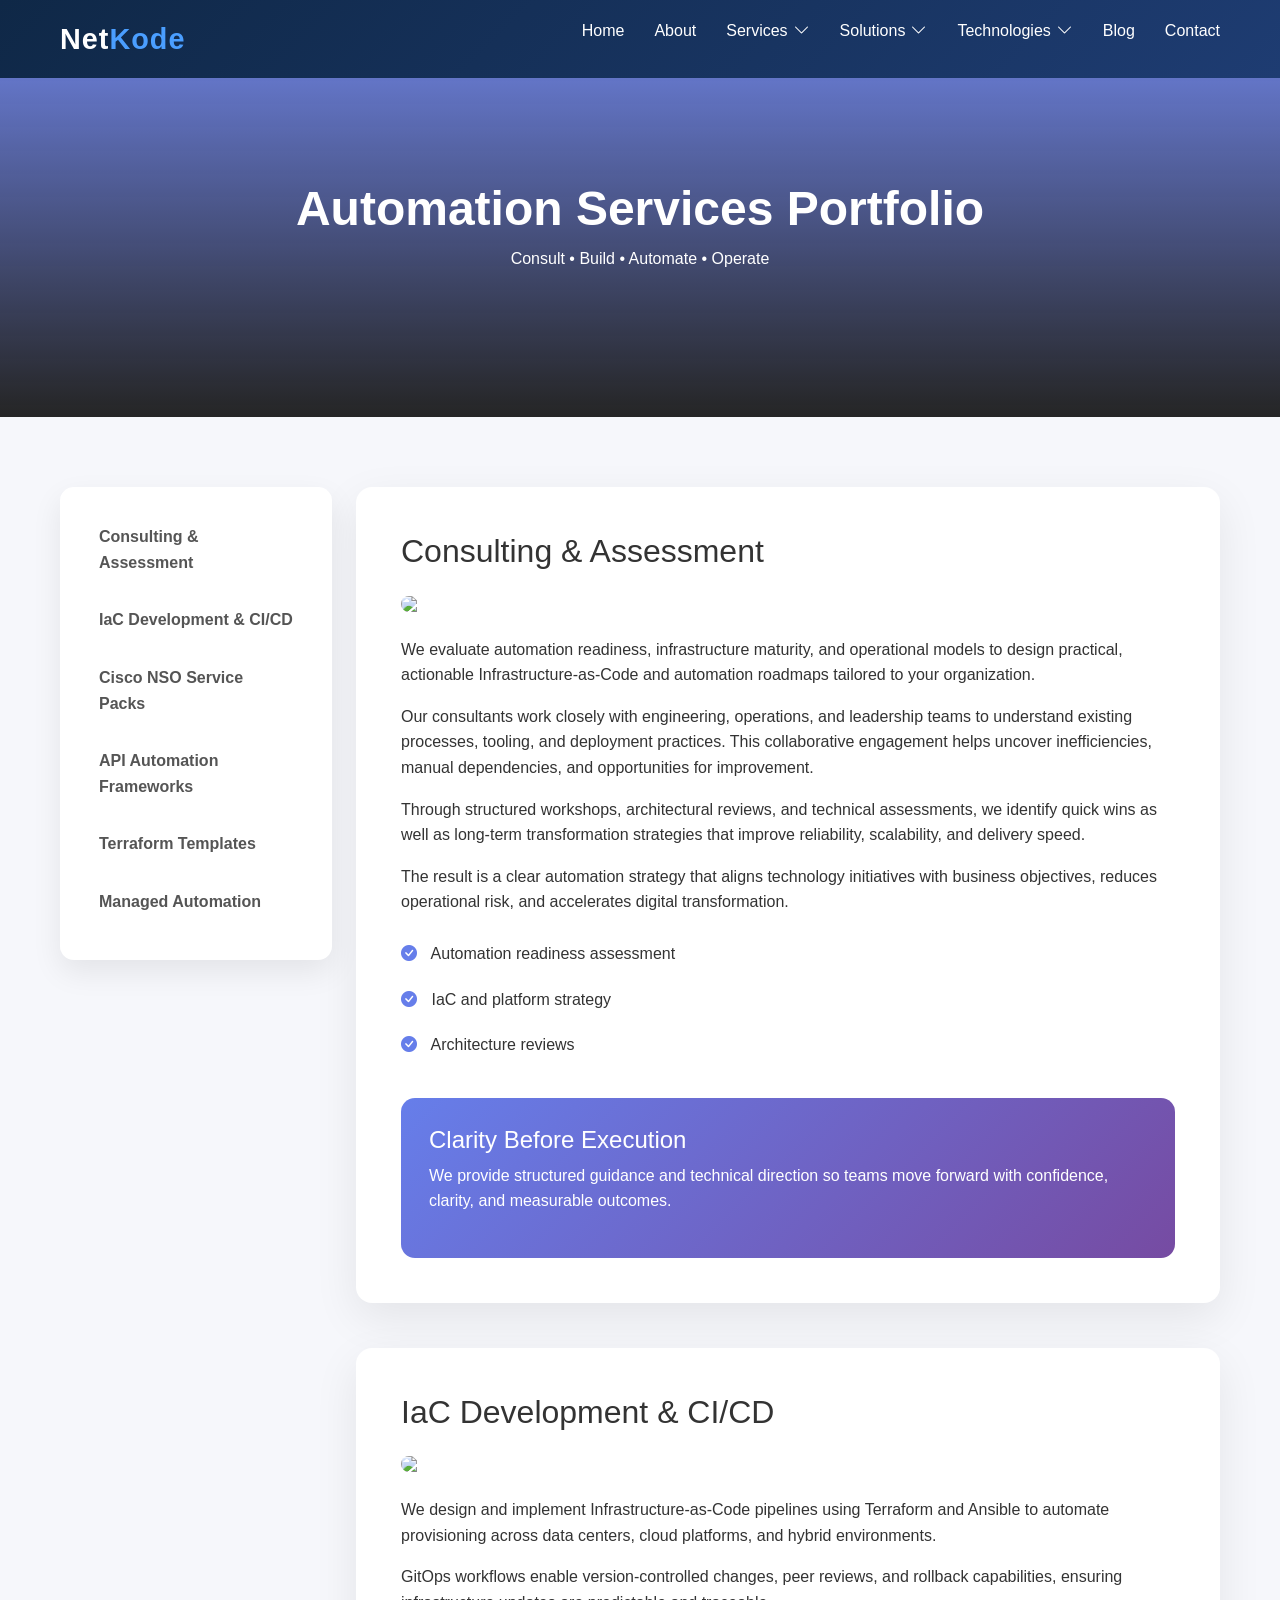
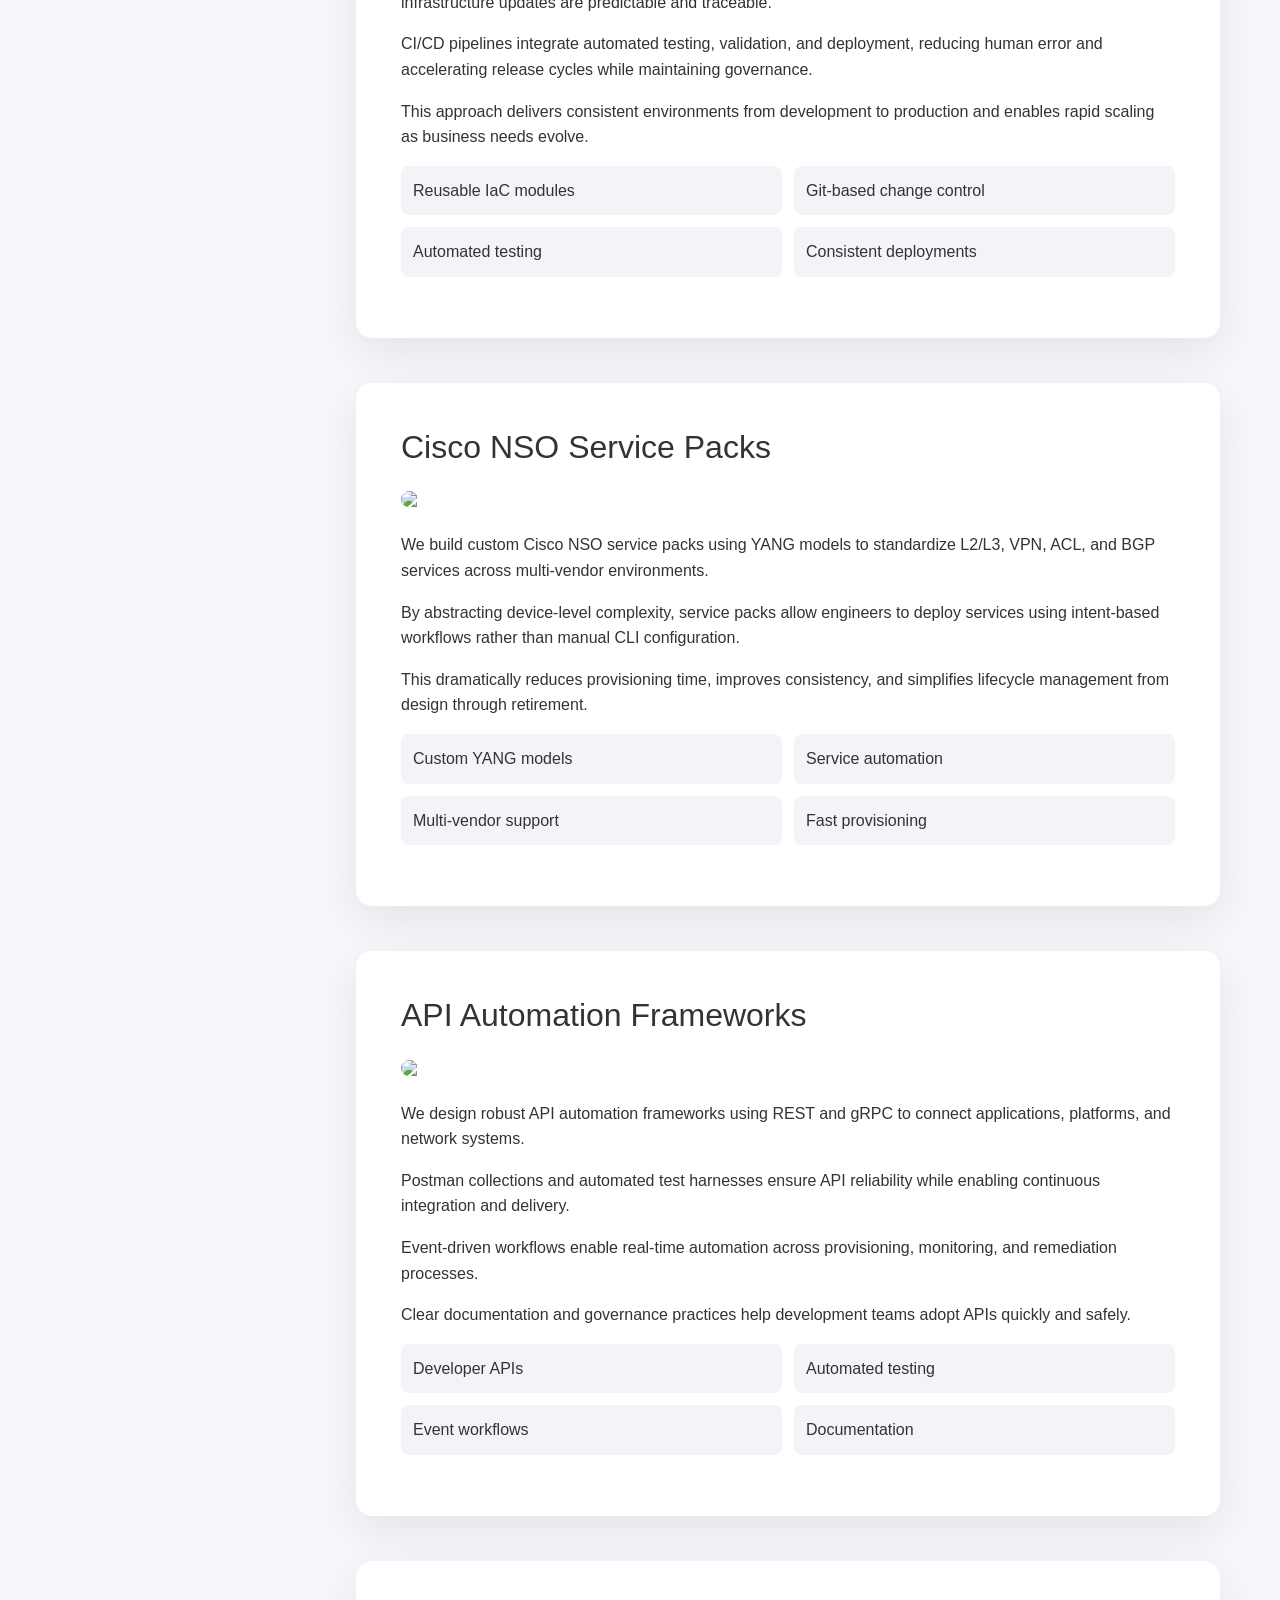
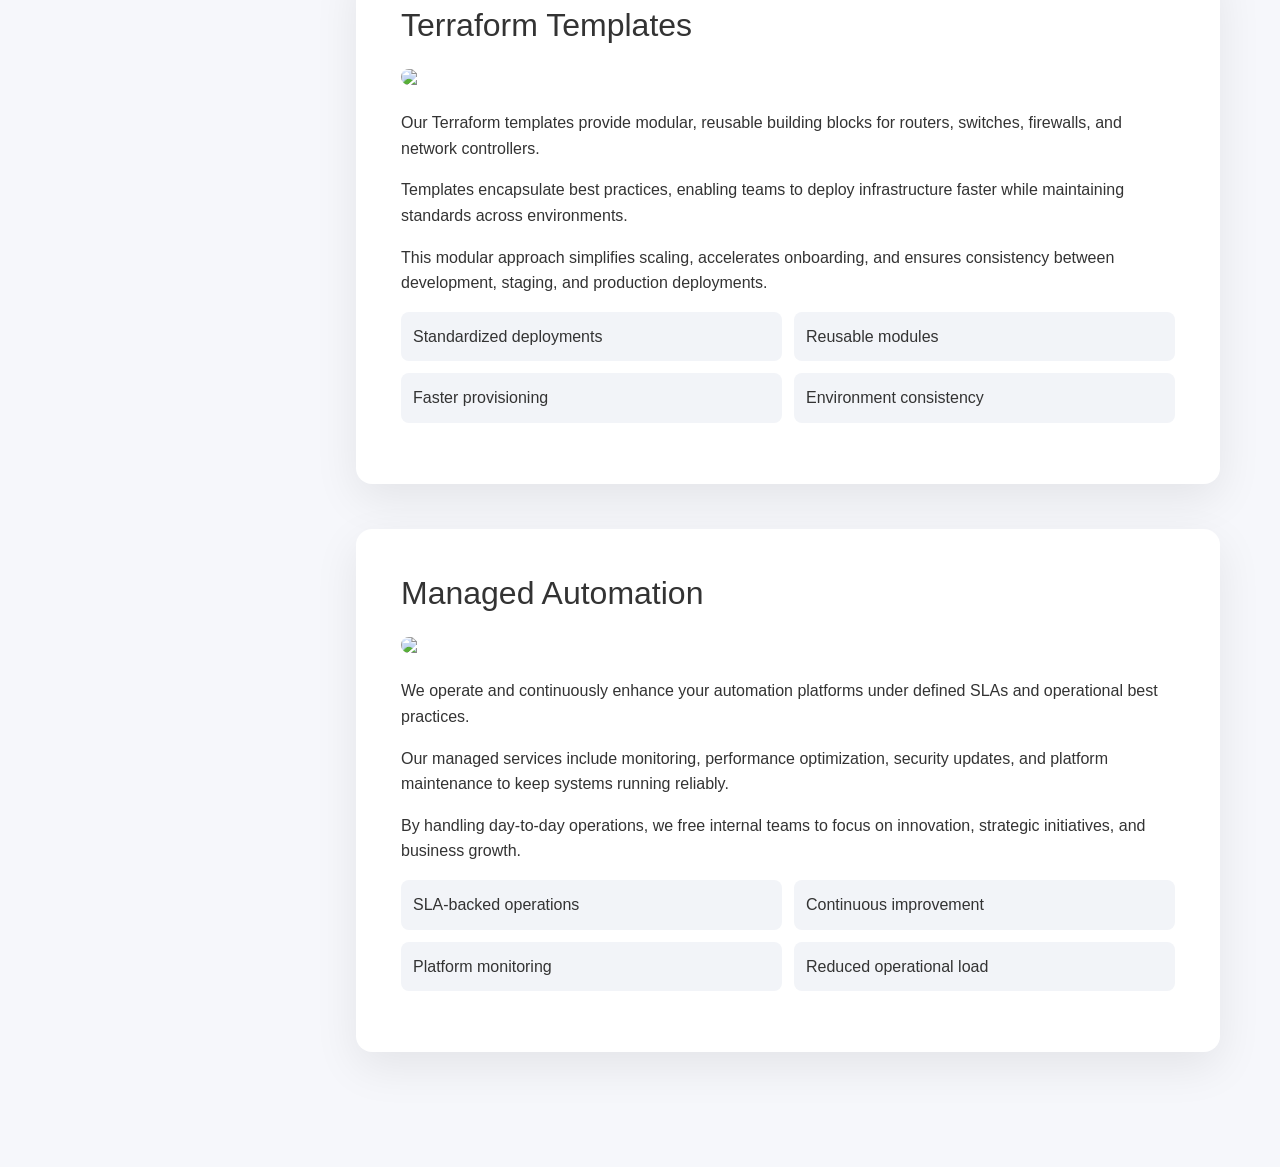
==== commit 44412b16: "updated changes" ====
--- a/services-strategy.html
+++ b/services-strategy.html
@@ -135,13 +135,13 @@
 
   <header id="header">
     <nav class="container">
-      <a href="index.htm">
+      <a href="index.html">
         <div class="logo">Net<span>Kode</span></div>
       </a>
 
       <ul class="nav-links" id="navLinks">
-        <li><a href="index.htm#home">Home</a></li>
-        <li><a href="index.htm#about">About</a></li>
+        <li><a href="index.html#home">Home</a></li>
+        <li><a href="index.html#about">About</a></li>
         <!-- <li><a href="#services">Services</a></li>
                 <li><a href="#solutions">Solutions</a></li>
                 <li><a href="#technologies">Technologies</a></li> -->
@@ -189,9 +189,9 @@
             <li><a href="technologies.html#sdwan">SD-WAN</a></li>
           </ul>
         </li>
-        <li><a href="index.htm#testimonials">Testimonials</a></li>
-        <li><a href="index.htm#blog">Blog</a></li>
-        <li><a href="index.htm#contact">Contact</a></li>
+        <!-- <li><a href="index.html#testimonials">Testimonials</a></li> -->
+        <li><a href="index.html#blog">Blog</a></li>
+        <li><a href="index.html#contact">Contact</a></li>
 
 
 
@@ -444,6 +444,8 @@
       });
     });
   </script>
+  <script src="script.js"></script>
+    <script src="https://cdn.jsdelivr.net/npm/bootstrap@5.3.3/dist/js/bootstrap.bundle.min.js"></script>
 
 </body>
 
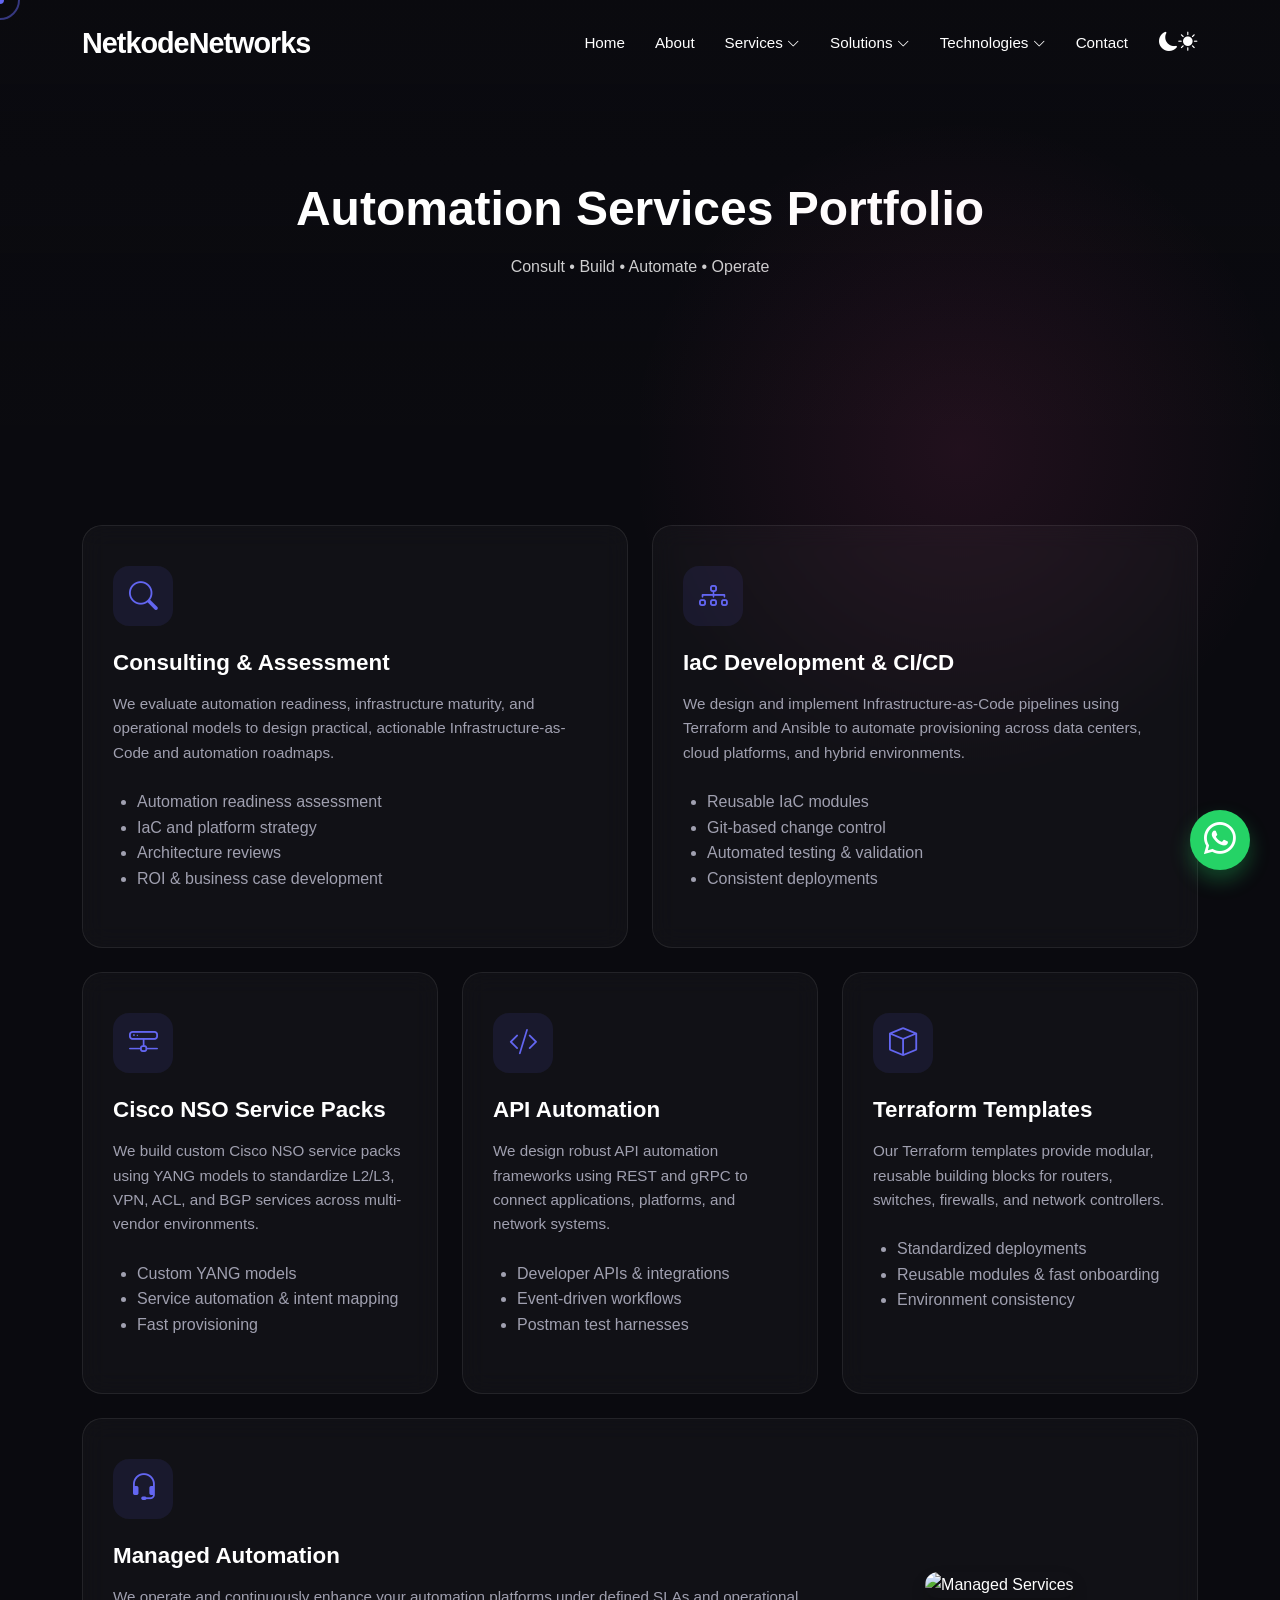
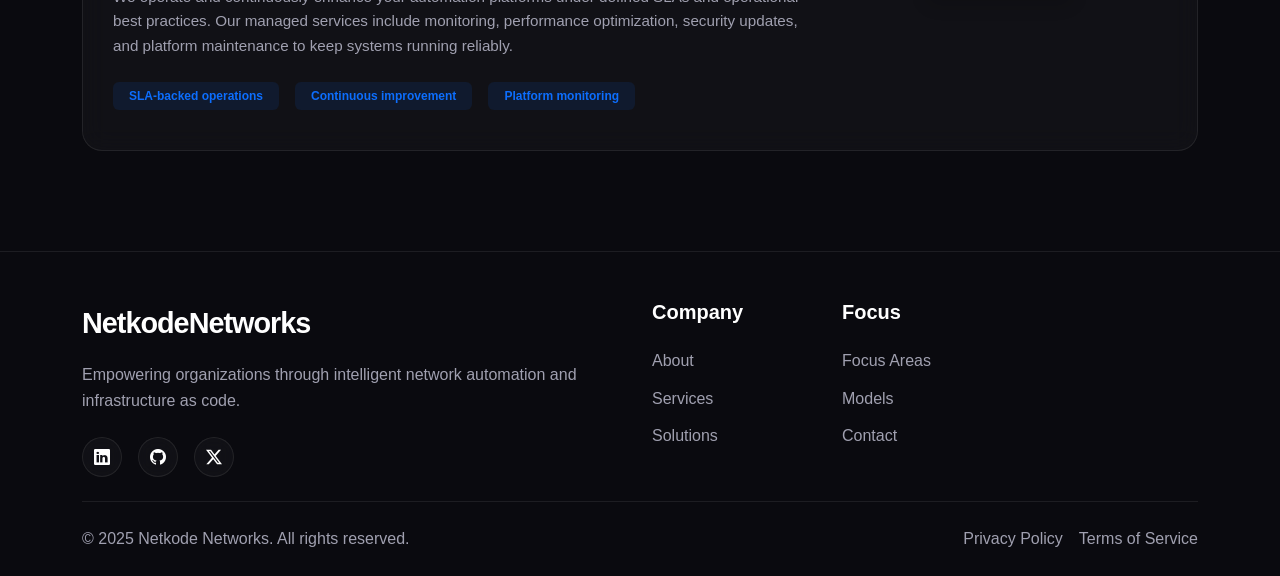
==== commit 1296b293: "created the netko website replicate" ====
--- a/services-strategy.html
+++ b/services-strategy.html
@@ -11,442 +11,134 @@
 
   <link rel="stylesheet" href="style.css">
 
-  <style>
-    body {
-      font-family: 'Segoe UI', sans-serif;
-      background: #f6f7fb
-    }
-
-    .banner-section {
-      background: linear-gradient(180deg, rgba(102, 126, 234, .92), rgba(0, 0, 0, .85)), url(https://images.unsplash.com/photo-1558494949-ef010cbdcc31?w=1600) center/cover;
-      padding: 180px 0 130px;
-      text-align: center;
-      color: #fff
-    }
-
-    .banner-section h1 {
-      font-size: 3rem;
-      font-weight: 700
-    }
-
-    .content-wrapper {
-      padding: 70px 0
-    }
-
-    .sticky-sidebar {
-      position: sticky;
-      top: 110px
-    }
-
-    .toc-card {
-      background: #fff;
-      padding: 25px;
-      border-radius: 14px;
-      box-shadow: 0 12px 30px rgba(0, 0, 0, .08)
-    }
-
-    .toc-card a {
-      display: block;
-      padding: 12px 14px;
-      margin-bottom: 8px;
-      font-weight: 600;
-      border-radius: 8px;
-      color: #555
-    }
-
-    .toc-card a.active,
-    .toc-card a:hover {
-      background: linear-gradient(135deg, #667eea, #764ba2);
-      color: #fff
-    }
-
-    .service-section {
-      background: #fff;
-      padding: 45px;
-      border-radius: 16px;
-      margin-bottom: 45px;
-      box-shadow: 0 15px 45px rgba(0, 0, 0, .08);
-      scroll-margin-top: 120px
-    }
-
-    .service-image {
-      width: 100%;
-      border-radius: 14px;
-      margin: 25px 0
-    }
-
-    .feature-list,
-    .benefits {
-      list-style: none;
-      padding: 0
-    }
-
-    .feature-list li {
-      padding: 10px 0
-    }
-
-    .feature-list i {
-      color: #667eea;
-      margin-right: 10px
-    }
-
-    .benefits {
-      display: grid;
-      grid-template-columns: repeat(2, 1fr);
-      gap: 12px
-    }
-
-    .benefits li {
-      background: #f2f4f8;
-      padding: 12px;
-      border-radius: 8px
-    }
-
-    .info-box {
-      background: linear-gradient(135deg, #667eea, #764ba2);
-      color: #fff;
-      padding: 28px;
-      border-radius: 14px;
-      margin-top: 30px
-    }
-
-    @media(max-width:768px) {
-      .banner-section {
-        padding: 120px 0 90px
-      }
-
-      .banner-section h1 {
-        font-size: 2rem
-      }
-
-      .benefits {
-        grid-template-columns: 1fr
-      }
-
-      .service-section {
-        padding: 30px
-      }
-    }
-  </style>
+  <link rel="stylesheet" href="innrstyle.css">
 
 </head>
 
-<body>
+<body class="inner-page">
 
-  <header id="header">
-    <nav class="container">
-      <a href="index.html">
-        <div class="logo">Net<span>Kode</span></div>
-      </a>
-
-      <ul class="nav-links" id="navLinks">
-        <li><a href="index.html#home">Home</a></li>
-        <li><a href="index.html#about">About</a></li>
-        <!-- <li><a href="#services">Services</a></li>
-                <li><a href="#solutions">Solutions</a></li>
-                <li><a href="#technologies">Technologies</a></li> -->
-
-
-        <!-- SERVICES DROPDOWN -->
-        <li class="has-dropdown">
-          <a href="services-strategy.html">
-            Services <i class="bi bi-chevron-down"></i>
-          </a>
-          <ul class="dropdown">
-            <li><a href="services-strategy.html#consulting">Consulting & Assessment</a></li>
-            <li><a href="services-strategy.html#iac">IaC Development & CI/CD</a></li>
-            <li><a href="services-strategy.html#nso">Cisco NSO Service Packs</a></li>
-            <li><a href="services-strategy.html#api">API Automation Frameworks</a></li>
-            <li><a href="services-strategy.html#terraform">Terraform Templates</a></li>
-            <li><a href="services-strategy.html#managed">Managed Automation</a></li>
-          </ul>
-        </li>
-
-        <!-- SOLUTIONS DROPDOWN -->
-        <li class="has-dropdown">
-          <a href="solutions.html">
-            Solutions <i class="bi bi-chevron-down"></i>
-          </a>
-          <ul class="dropdown">
-            <li><a href="solutions.html#enterprise">Enterprise Networking</a></li>
-            <li><a href="solutions.html#smb">Small Business Networks</a></li>
-            <li><a href="solutions.html#cloud">Cloud Migration</a></li>
-            <li><a href="solutions.html#remote">Secure Remote Access</a></li>
-            <li><a href="solutions.html#iot">IoT Networking</a></li>
-          </ul>
-        </li>
-
-        <!-- TECHNOLOGIES DROPDOWN -->
-        <li class="has-dropdown">
-          <a href="technologies.html">
-            Technologies <i class="bi bi-chevron-down"></i>
-          </a>
-          <ul class="dropdown">
-            <li><a href="technologies.html#cisco">Cisco</a></li>
-            <li><a href="technologies.html#aws">AWS</a></li>
-            <li><a href="technologies.html#azure">Azure</a></li>
-            <li><a href="technologies.html#linux">Linux</a></li>
-            <li><a href="technologies.html#sdwan">SD-WAN</a></li>
-          </ul>
-        </li>
-        <!-- <li><a href="index.html#testimonials">Testimonials</a></li> -->
-        <li><a href="index.html#blog">Blog</a></li>
-        <li><a href="index.html#contact">Contact</a></li>
-
-
-
-
-
-
-
-
-      </ul>
-      <div class="menu-toggle" id="menuToggle">
-        <span></span>
-        <span></span>
-        <span></span>
-      </div>
-    </nav>
-  </header>
+  <!-- DYNAMIC HEADER PLACEHOLDER -->
+  <div id="header-placeholder"></div>
 
   <section class="banner-section">
     <div class="container">
-      <h1>Automation Services Portfolio</h1>
-      <p>Consult • Build • Automate • Operate</p>
+      <h1 class="reveal-up">Automation Services Portfolio</h1>
+      <p class="mt-3 reveal-up delay-1">Consult • Build • Automate • Operate</p>
     </div>
   </section>
 
-  <section class="content-wrapper">
-    <div class="container">
-      <div class="row">
+  <!-- ================= CONTENT ================= -->
+  <section class="services section-padding relative">
+    <div class="blob-bg"></div>
+    <div class="container relative z-10">
+      <div class="row g-4">
+        
+        <!-- CONSULTING -->
+        <div class="col-lg-6 reveal-up">
+          <div class="service-card glass-card tilt-card h-100">
+            <div class="service-icon"><i class="bi bi-search"></i></div>
+            <h3>Consulting & Assessment</h3>
+            <p class="mb-4">We evaluate automation readiness, infrastructure maturity, and operational models to design practical, actionable Infrastructure-as-Code and automation roadmaps.</p>
+            <ul class="text-muted text-sm" style="padding-left:1.5rem; list-style-type: disc;">
+              <li>Automation readiness assessment</li>
+              <li>IaC and platform strategy</li>
+              <li>Architecture reviews</li>
+              <li>ROI & business case development</li>
+            </ul>
+          </div>
+        </div>
 
-        <div class="col-lg-3">
-          <div class="sticky-sidebar">
-            <div class="toc-card">
-              <a href="#consulting" class="active">Consulting & Assessment</a>
-              <a href="#iac">IaC Development & CI/CD</a>
-              <a href="#nso">Cisco NSO Service Packs</a>
-              <a href="#api">API Automation Frameworks</a>
-              <a href="#terraform">Terraform Templates</a>
-              <a href="#managed">Managed Automation</a>
+        <!-- IAC -->
+        <div class="col-lg-6 reveal-up delay-1">
+          <div class="service-card glass-card tilt-card h-100">
+            <div class="service-icon"><i class="bi bi-diagram-3"></i></div>
+            <h3>IaC Development & CI/CD</h3>
+            <p class="mb-4">We design and implement Infrastructure-as-Code pipelines using Terraform and Ansible to automate provisioning across data centers, cloud platforms, and hybrid environments.</p>
+            <ul class="text-muted text-sm" style="padding-left:1.5rem; list-style-type: disc;">
+              <li>Reusable IaC modules</li>
+              <li>Git-based change control</li>
+              <li>Automated testing & validation</li>
+              <li>Consistent deployments</li>
+            </ul>
+          </div>
+        </div>
+
+        <!-- NSO -->
+        <div class="col-lg-4 reveal-up">
+          <div class="service-card glass-card tilt-card h-100">
+            <div class="service-icon"><i class="bi bi-hdd-network"></i></div>
+            <h3>Cisco NSO Service Packs</h3>
+            <p class="mb-4">We build custom Cisco NSO service packs using YANG models to standardize L2/L3, VPN, ACL, and BGP services across multi-vendor environments.</p>
+            <ul class="text-muted text-sm" style="padding-left:1.5rem; list-style-type: disc;">
+              <li>Custom YANG models</li>
+              <li>Service automation & intent mapping</li>
+              <li>Fast provisioning</li>
+            </ul>
+          </div>
+        </div>
+
+        <!-- API -->
+        <div class="col-lg-4 reveal-up delay-1">
+          <div class="service-card glass-card tilt-card h-100">
+            <div class="service-icon"><i class="bi bi-code-slash"></i></div>
+            <h3>API Automation</h3>
+            <p class="mb-4">We design robust API automation frameworks using REST and gRPC to connect applications, platforms, and network systems.</p>
+            <ul class="text-muted text-sm" style="padding-left:1.5rem; list-style-type: disc;">
+              <li>Developer APIs & integrations</li>
+              <li>Event-driven workflows</li>
+              <li>Postman test harnesses</li>
+            </ul>
+          </div>
+        </div>
+
+        <!-- TERRAFORM -->
+        <div class="col-lg-4 reveal-up delay-2">
+          <div class="service-card glass-card tilt-card h-100">
+            <div class="service-icon"><i class="bi bi-box"></i></div>
+            <h3>Terraform Templates</h3>
+            <p class="mb-4">Our Terraform templates provide modular, reusable building blocks for routers, switches, firewalls, and network controllers.</p>
+            <ul class="text-muted text-sm" style="padding-left:1.5rem; list-style-type: disc;">
+              <li>Standardized deployments</li>
+              <li>Reusable modules & fast onboarding</li>
+              <li>Environment consistency</li>
+            </ul>
+          </div>
+        </div>
+
+        <!-- MANAGED -->
+        <div class="col-lg-12 reveal-up">
+          <div class="service-card glass-card tilt-card">
+            <div class="row align-items-center">
+              <div class="col-lg-8">
+                <div class="service-icon"><i class="bi bi-headset"></i></div>
+                <h3>Managed Automation</h3>
+                <p class="mb-4">We operate and continuously enhance your automation platforms under defined SLAs and operational best practices. Our managed services include monitoring, performance optimization, security updates, and platform maintenance to keep systems running reliably.</p>
+                <div class="d-flex flex-wrap gap-3">
+                  <span class="badge bg-primary bg-opacity-10 text-primary px-3 py-2">SLA-backed operations</span>
+                  <span class="badge bg-primary bg-opacity-10 text-primary px-3 py-2">Continuous improvement</span>
+                  <span class="badge bg-primary bg-opacity-10 text-primary px-3 py-2">Platform monitoring</span>
+                </div>
+              </div>
+              <div class="col-lg-4 mt-4 mt-lg-0 text-center">
+                <img src="https://images.unsplash.com/photo-1521737604893-d14cc237f11d?w=800" class="img-fluid rounded-4 shadow" alt="Managed Services">
+              </div>
             </div>
           </div>
         </div>
 
-        <div class="col-lg-9">
-
-          <div id="consulting" class="service-section">
-            <h2>Consulting & Assessment</h2>
-            <img class="service-image" src="https://images.unsplash.com/photo-1552664730-d307ca884978?w=1200">
-
-            <p>
-              We evaluate automation readiness, infrastructure maturity, and operational models to design practical,
-              actionable Infrastructure-as-Code and automation roadmaps tailored to your organization.
-            </p>
-
-            <p>
-              Our consultants work closely with engineering, operations, and leadership teams to understand existing
-              processes, tooling, and deployment practices. This collaborative engagement helps uncover inefficiencies,
-              manual dependencies, and opportunities for improvement.
-            </p>
-
-            <p>
-              Through structured workshops, architectural reviews, and technical assessments, we identify quick wins
-              as well as long-term transformation strategies that improve reliability, scalability, and delivery speed.
-            </p>
-
-            <p>
-              The result is a clear automation strategy that aligns technology initiatives with business objectives,
-              reduces operational risk, and accelerates digital transformation.
-            </p>
-
-            <ul class="feature-list">
-              <li><i class="bi bi-check-circle-fill"></i> Automation readiness assessment</li>
-              <li><i class="bi bi-check-circle-fill"></i> IaC and platform strategy</li>
-              <li><i class="bi bi-check-circle-fill"></i> Architecture reviews</li>
-            </ul>
-
-            <div class="info-box">
-              <h4>Clarity Before Execution</h4>
-              <p>
-                We provide structured guidance and technical direction so teams move forward with confidence,
-                clarity, and measurable outcomes.
-              </p>
-            </div>
-          </div>
-
-
-          <div id="iac" class="service-section">
-            <h2>IaC Development & CI/CD</h2>
-            <img class="service-image" src="https://images.unsplash.com/photo-1518770660439-4636190af475?w=1200">
-
-            <p>
-              We design and implement Infrastructure-as-Code pipelines using Terraform and Ansible to automate
-              provisioning across data centers, cloud platforms, and hybrid environments.
-            </p>
-
-            <p>
-              GitOps workflows enable version-controlled changes, peer reviews, and rollback capabilities, ensuring
-              infrastructure updates are predictable and traceable.
-            </p>
-
-            <p>
-              CI/CD pipelines integrate automated testing, validation, and deployment, reducing human error and
-              accelerating release cycles while maintaining governance.
-            </p>
-
-            <p>
-              This approach delivers consistent environments from development to production and enables rapid
-              scaling as business needs evolve.
-            </p>
-
-            <ul class="benefits">
-              <li>Reusable IaC modules</li>
-              <li>Git-based change control</li>
-              <li>Automated testing</li>
-              <li>Consistent deployments</li>
-            </ul>
-          </div>
-
-
-          <div id="nso" class="service-section">
-            <h2>Cisco NSO Service Packs</h2>
-            <img class="service-image" src="https://images.unsplash.com/photo-1558494949-ef010cbdcc31?w=1200">
-
-            <p>
-              We build custom Cisco NSO service packs using YANG models to standardize L2/L3, VPN, ACL, and BGP services
-              across multi-vendor environments.
-            </p>
-
-            <p>
-              By abstracting device-level complexity, service packs allow engineers to deploy services using
-              intent-based
-              workflows rather than manual CLI configuration.
-            </p>
-
-            <p>
-              This dramatically reduces provisioning time, improves consistency, and simplifies lifecycle management
-              from design through retirement.
-            </p>
-
-            <ul class="benefits">
-              <li>Custom YANG models</li>
-              <li>Service automation</li>
-              <li>Multi-vendor support</li>
-              <li>Fast provisioning</li>
-            </ul>
-          </div>
-
-
-          <div id="api" class="service-section">
-            <h2>API Automation Frameworks</h2>
-            <img class="service-image" src="https://images.unsplash.com/photo-1555949963-ff9fe0c870eb?w=1200">
-
-            <p>
-              We design robust API automation frameworks using REST and gRPC to connect applications, platforms,
-              and network systems.
-            </p>
-
-            <p>
-              Postman collections and automated test harnesses ensure API reliability while enabling continuous
-              integration and delivery.
-            </p>
-
-            <p>
-              Event-driven workflows enable real-time automation across provisioning, monitoring, and remediation
-              processes.
-            </p>
-
-            <p>
-              Clear documentation and governance practices help development teams adopt APIs quickly and safely.
-            </p>
-
-            <ul class="benefits">
-              <li>Developer APIs</li>
-              <li>Automated testing</li>
-              <li>Event workflows</li>
-              <li>Documentation</li>
-            </ul>
-          </div>
-
-
-          <div id="terraform" class="service-section">
-            <h2>Terraform Templates</h2>
-            <img class="service-image" src="https://placehold.co/1200x800?text=Terraform+Network+Automation">
-
-            <p>
-              Our Terraform templates provide modular, reusable building blocks for routers, switches, firewalls,
-              and network controllers.
-            </p>
-
-            <p>
-              Templates encapsulate best practices, enabling teams to deploy infrastructure faster while maintaining
-              standards across environments.
-            </p>
-
-            <p>
-              This modular approach simplifies scaling, accelerates onboarding, and ensures consistency between
-              development, staging, and production deployments.
-            </p>
-
-            <ul class="benefits">
-              <li>Standardized deployments</li>
-              <li>Reusable modules</li>
-              <li>Faster provisioning</li>
-              <li>Environment consistency</li>
-            </ul>
-          </div>
-
-
-          <div id="managed" class="service-section">
-            <h2>Managed Automation</h2>
-            <img class="service-image" src="https://images.unsplash.com/photo-1521737604893-d14cc237f11d?w=1200">
-
-            <p>
-              We operate and continuously enhance your automation platforms under defined SLAs and operational
-              best practices.
-            </p>
-
-            <p>
-              Our managed services include monitoring, performance optimization, security updates, and platform
-              maintenance to keep systems running reliably.
-            </p>
-
-            <p>
-              By handling day-to-day operations, we free internal teams to focus on innovation, strategic initiatives,
-              and business growth.
-            </p>
-
-            <ul class="benefits">
-              <li>SLA-backed operations</li>
-              <li>Continuous improvement</li>
-              <li>Platform monitoring</li>
-              <li>Reduced operational load</li>
-            </ul>
-          </div>
-
-        </div>
       </div>
     </div>
   </section>
+  <!-- GSAP & Lenis -->
+  <script src="https://cdnjs.cloudflare.com/ajax/libs/gsap/3.12.2/gsap.min.js"></script>
+  <script src="https://cdnjs.cloudflare.com/ajax/libs/gsap/3.12.2/ScrollTrigger.min.js"></script>
+  <script src="https://cdn.jsdelivr.net/gh/studio-freight/lenis@1.0.27/bundled/lenis.min.js"></script>
+  <script src="https://cdn.jsdelivr.net/npm/bootstrap@5.3.3/dist/js/bootstrap.bundle.min.js"></script>
+  <script src="script.js"></script>
 
-  <script>
-    const links = document.querySelectorAll('.toc-card a');
-    const sections = document.querySelectorAll('.service-section');
-    window.addEventListener('scroll', () => {
-      let current = '';
-      sections.forEach(sec => {
-        if (window.scrollY >= sec.offsetTop - 150) { current = sec.id; }
-      });
-      links.forEach(link => {
-        link.classList.remove('active');
-        if (link.getAttribute('href') == '#' + current) { link.classList.add('active'); }
-      });
-    });
-  </script>
-  <script src="script.js"></script>
-    <script src="https://cdn.jsdelivr.net/npm/bootstrap@5.3.3/dist/js/bootstrap.bundle.min.js"></script>
-
+  <!-- DYNAMIC FOOTER PLACEHOLDER -->
+  <div id="footer-placeholder"></div>
+  <script src="components.js"></script>
 </body>
 
 </html>
--- a/style.css
+++ b/style.css
@@ -1,3 +1,46 @@
+/* ==========================================================================
+   GLOBAL VARIABLES & THEME
+   ========================================================================== */
+:root {
+    /* Dark Theme (Default) */
+    --bg-main: #0a0a0f;
+    --bg-secondary: #12121a;
+    --bg-glass: rgba(255, 255, 255, 0.03);
+    --border-glass: rgba(255, 255, 255, 0.08);
+
+    --text-main: #ffffff;
+    --text-muted: #a0a0b0;
+
+    --primary-color: #6366f1;
+    --primary-glow: rgba(99, 102, 241, 0.5);
+    --secondary-color: #8b5cf6;
+    --accent-color: #ec4899;
+
+    --gradient-1: linear-gradient(135deg, var(--primary-color), var(--secondary-color));
+    --gradient-2: linear-gradient(135deg, #38bdf8, #818cf8);
+    --gradient-text: linear-gradient(to right, #fff, #a5b4fc);
+
+    --font-sans: 'Inter', sans-serif;
+    --font-heading: 'Outfit', sans-serif;
+
+    --transition: all 0.3s cubic-bezier(0.4, 0, 0.2, 1);
+}
+
+[data-theme="light"] {
+    --bg-main: #ffffff;
+    --bg-secondary: #f8fafc;
+    --bg-glass: rgba(0, 0, 0, 0.03);
+    --border-glass: rgba(0, 0, 0, 0.08);
+
+    --text-main: #0f172a;
+    --text-muted: #475569;
+
+    --gradient-text: linear-gradient(to right, #0f172a, #4338ca);
+}
+
+/* ==========================================================================
+   RESET & TYPOGRAPHY
+   ========================================================================== */
 * {
     margin: 0;
     padding: 0;
@@ -5,1978 +48,1127 @@
 }
 
 html {
-    scroll-behavior: smooth;
+    scroll-behavior: initial;
+    /* Lenis handles this */
 }
 
 body {
-    /* font-family: 'Segoe UI', Tahoma, Geneva, Verdana, sans-serif; */
-    font-family: "Karla", sans-serif;
+    font-family: var(--font-sans);
+    background-color: var(--bg-main);
+    color: var(--text-main);
     line-height: 1.6;
-    color: #333;
     overflow-x: hidden;
-}
-
-img {
-    max-width: 100%;
-    height: auto;
-    display: block;
+    transition: background-color 0.3s ease, color 0.3s ease;
+}
+
+h1,
+h2,
+h3,
+h4,
+h5,
+h6 {
+    font-family: var(--font-heading);
+    font-weight: 700;
+    line-height: 1.2;
 }
 
 a {
+    color: var(--text-main);
     text-decoration: none;
-    color: inherit;
-}
-
-/* ===== UTILITY CLASSES ===== */
-.container {
-    max-width: 1200px;
-    margin: 0 auto;
-    padding: 0 20px;
-}
-
-.btn {
+    transition: var(--transition);
+}
+
+/* ==========================================================================
+   CUSTOM CURSOR
+   ========================================================================== */
+@media (pointer: fine) {
+
+    .cursor-dot,
+    .cursor-outline {
+        position: fixed;
+        top: 0;
+        left: 0;
+        transform: translate(-50%, -50%);
+        border-radius: 50%;
+        z-index: 9999;
+        pointer-events: none;
+    }
+
+    .cursor-dot {
+        width: 8px;
+        height: 8px;
+        background-color: var(--primary-color);
+    }
+
+    .cursor-outline {
+        width: 40px;
+        height: 40px;
+        border: 2px solid var(--primary-glow);
+        transition: width 0.2s, height 0.2s, background-color 0.2s;
+    }
+
+    /* Hide default cursor on body */
+    body {
+        cursor: none;
+    }
+
+    a:hover~.cursor-outline,
+    button:hover~.cursor-outline {
+        width: 60px;
+        height: 60px;
+        background-color: rgba(99, 102, 241, 0.1);
+    }
+}
+
+/* ==========================================================================
+   UTILITIES & GLASSMORPHISM
+   ========================================================================== */
+.section-padding {
+    padding: 100px 0;
+}
+
+.text-gradient {
+    background: var(--gradient-text);
+    -webkit-background-clip: text;
+    -webkit-text-fill-color: transparent;
+    background-clip: text;
+}
+
+.bg-gradient {
+    background: var(--gradient-1) !important;
+}
+
+.text-muted {
+    color: var(--text-muted) !important;
+}
+
+.glass-card {
+    background: var(--bg-glass);
+    backdrop-filter: blur(12px);
+    -webkit-backdrop-filter: blur(12px);
+    border: 1px solid var(--border-glass);
+    border-radius: 20px;
+    transition: var(--transition);
+}
+
+.glass-card:hover {
+    border-color: rgba(99, 102, 241, 0.3);
+    transform: translateY(-5px);
+    box-shadow: 0 10px 30px rgba(0, 0, 0, 0.1);
+}
+
+.border-top-glass {
+    border-top: 1px solid var(--border-glass);
+}
+
+.section-badge {
     display: inline-block;
-    padding: 12px 30px;
-    border-radius: 5px;
+    padding: 6px 16px;
+    background: rgba(99, 102, 241, 0.1);
+    color: var(--primary-color);
+    border-radius: 30px;
+    font-size: 0.85rem;
     font-weight: 600;
-    transition: all 0.3s ease;
-    cursor: pointer;
-    border: none;
-    font-size: 16px;
-}
-
-.btn-primary {
-    background: linear-gradient(135deg, #1e3c72 0%, #2a5298 100%);
-    color: white;
-}
-
-.btn-primary:hover {
-    transform: translateY(-2px);
-    box-shadow: 0 10px 25px rgba(30, 60, 114, 0.3);
-}
-
-.btn-secondary {
-    background: transparent;
-    color: white;
-    border: 2px solid white;
-}
-
-.btn-secondary:hover {
-    background: white;
-    color: #1e3c72;
+    letter-spacing: 1px;
+    text-transform: uppercase;
+    margin-bottom: 20px;
+    border: 1px solid rgba(99, 102, 241, 0.2);
 }
 
 .section-title {
     font-size: 2.5rem;
-    color: #1e3c72;
-    margin-bottom: 15px;
-    text-align: center;
-
-}
-
-.section-subtitle {
-    text-align: center;
-    color: #666;
-    margin-bottom: 50px;
-    font-size: 1.1rem;
-}
-
-/* ===== HEADER / NAVBAR ===== */
-header {
-    background: linear-gradient(135deg, #0f2847 0%, #1e3c72 100%);
-    color: white;
-    padding: 1rem 0;
+    margin-bottom: 20px;
+}
+
+@media (min-width: 768px) {
+    .section-title {
+        font-size: 3rem;
+    }
+}
+
+/* ==========================================================================
+   BUTTONS
+   ========================================================================== */
+.btn {
+    padding: 12px 28px;
+    border-radius: 8px;
+    font-weight: 500;
+    transition: var(--transition);
+    border: none;
+    position: relative;
+    overflow: hidden;
+    z-index: 1;
+}
+
+.btn-glow {
+    background: var(--gradient-1);
+    color: white !important;
+    box-shadow: 0 0 20px var(--primary-glow);
+}
+
+.btn-glow:hover {
+    transform: translateY(-2px);
+    box-shadow: 0 0 30px rgba(99, 102, 241, 0.8);
+}
+
+.btn-outline-glass {
+    background: var(--bg-glass);
+    border: 1px solid var(--border-glass);
+    color: var(--text-main) !important;
+    backdrop-filter: blur(10px);
+}
+
+.btn-outline-glass:hover {
+    background: rgba(255, 255, 255, 0.1);
+    border-color: var(--primary-color);
+}
+
+/* ==========================================================================
+   HEADER & NAVBAR
+   ========================================================================== */
+.glass-header {
     position: fixed;
+    top: 0;
     width: 100%;
-    top: 0;
     z-index: 1000;
-    transition: all 0.3s ease;
-}
-
-header.scrolled {
-    background: rgba(15, 40, 71, 0.95);
-    box-shadow: 0 2px 20px rgba(0, 0, 0, 0.1);
-    padding: 0.5rem 0;
-}
-
-nav {
+    padding: 20px 0;
+    transition: var(--transition);
+    border-bottom: 1px solid transparent;
+}
+
+.glass-header.scrolled {
+    background: rgba(10, 10, 15, 0.8);
+    backdrop-filter: blur(16px);
+    -webkit-backdrop-filter: blur(16px);
+    padding: 15px 0;
+    border-bottom-color: var(--border-glass);
+}
+
+[data-theme="light"] .glass-header.scrolled {
+    background: rgba(255, 255, 255, 0.8);
+}
+
+nav.container {
     display: flex;
     justify-content: space-between;
     align-items: center;
 }
 
+/* Force light text on top-level nav links on desktop inner pages before scroll */
+@media (min-width: 992px) {
+    body.inner-page .glass-header:not(.scrolled)>.container>.nav-links>li>a {
+        color: #fff !important;
+    }
+}
+
+/* Force logo, theme toggle, and hamburger menu icon to white on all inner pages before scroll */
+body.inner-page .glass-header:not(.scrolled) .logo .logo-text-main,
+body.inner-page .glass-header:not(.scrolled) .logo .logo-text-primary,
+body.inner-page .glass-header:not(.scrolled) .theme-toggle {
+    color: #fff !important;
+}
+
+/* Force hamburger menu icon lines to white on inner pages before scroll */
+body.inner-page .glass-header:not(.scrolled) .menu-toggle:not(.active) span {
+    background: #fff !important;
+}
+
 .logo {
+    font-family: var(--font-heading);
     font-size: 1.8rem;
-    font-weight: 700;
-    letter-spacing: 1px;
-}
-
-.logo span {
-    color: #4a9eff;
+    font-weight: 800;
+    letter-spacing: -1px;
+}
+
+.logo-text-main {
+    color: var(--text-main);
+}
+
+.logo-text-primary {
+    color: var(--primary-color);
 }
 
 .nav-links {
     display: flex;
+    gap: 30px;
     list-style: none;
-    gap: 30px;
-}
-
-.nav-links a {
-    color: white;
+    margin: 0;
+    align-items: center;
+}
+
+.nav-links li a {
+    font-size: 0.95rem;
     font-weight: 500;
-    transition: color 0.3s ease;
-    position: relative;
-    font-family: "Karla", sans-serif;
-
-
-}
-
-.nav-links a:after {
-    content: '';
-    position: absolute;
-    width: 0;
-    height: 2px;
-    bottom: -5px;
-    left: 0;
-    background: #4a9eff;
-    transition: width 0.3s ease;
-}
-
-.nav-links a:hover:after {
-    width: 100%;
-}
-
-.menu-toggle {
-    display: none;
-    flex-direction: column;
-    cursor: pointer;
-}
-
-.menu-toggle span {
-    width: 25px;
-    height: 3px;
-    background: white;
-    margin: 3px 0;
-    transition: 0.3s;
-}
-
-
-
-/* ===============================
-   HERO – PRO LEVEL EXPERIENCE
-================================ */
-
-.hero {
-    position: relative;
-    height: 100vh;
-    background: url('https://images.unsplash.com/photo-1558494949-ef010cbdcc31?w=1600') center/cover no-repeat;
-    display: flex;
-    align-items: center;
-    justify-content: center;
-    text-align: center;
-    color: #fff;
-    overflow: hidden;
-}
-
-/* Animated overlay */
-.hero-overlay {
-    position: absolute;
-    inset: 0;
-    background: linear-gradient(120deg,
-            rgba(15, 40, 71, 0.85),
-            rgba(30, 60, 114, 0.75),
-            rgba(42, 82, 152, 0.85));
-    background-size: 300% 300%;
-    animation: gradientMove 10s ease infinite;
-    z-index: 1;
-}
-
-@keyframes gradientMove {
-    0% {
-        background-position: 0% 50%;
-    }
-
-    50% {
-        background-position: 100% 50%;
-    }
-
-    100% {
-        background-position: 0% 50%;
-    }
-}
-
-/* Content */
-.hero-content {
-    position: relative;
-    z-index: 3;
-    max-width: 900px;
-    padding: 20px;
-}
-
-.hero h1 {
-    font-size: 3.4rem;
-    font-weight: 700;
-    margin-bottom: 25px;
-    line-height: 1.3;
-}
-
-.hero p {
-    font-size: 1.2rem;
-    max-width: 650px;
-    margin: 0 auto 35px;
-    opacity: 0.95;
-}
-
-.highlight {
-    color: #4a9eff;
-}
-
-.typing {
-    border-right: 3px solid #4a9eff;
-    padding-right: 6px;
-    white-space: nowrap;
-}
-
-/* Buttons */
-.hero-buttons {
-    display: flex;
-    justify-content: center;
-    gap: 20px;
-}
-
-.btn {
-    padding: 14px 34px;
-    border-radius: 30px;
-    font-weight: 600;
-}
-
-/* Glow animation */
-.glow {
-    animation: glowPulse 2.5s infinite;
-}
-
-@keyframes glowPulse {
-    0% {
-        box-shadow: 0 0 0 0 rgba(74, 158, 255, 0.6);
-    }
-
-    70% {
-        box-shadow: 0 0 0 22px rgba(74, 158, 255, 0);
-    }
-
-    100% {
-        box-shadow: 0 0 0 0 rgba(74, 158, 255, 0);
-    }
-}
-
-/* Floating particles */
-.hero-particles span {
-    position: absolute;
-    bottom: -10px;
-    width: 6px;
-    height: 6px;
-    background: rgba(255, 255, 255, 0.35);
-    border-radius: 50%;
-    animation: floatUp linear infinite;
-}
-
-@keyframes floatUp {
-    from {
-        transform: translateY(0);
-    }
-
-    to {
-        transform: translateY(-110vh);
-    }
-}
-
-/* Scroll indicator */
-.scroll-down {
-    position: absolute;
-    bottom: 30px;
-    left: 50%;
-    transform: translateX(-50%);
-    z-index: 4;
-}
-
-.scroll-down span {
-    width: 26px;
-    height: 42px;
-    border: 2px solid #fff;
-    border-radius: 20px;
-    display: block;
-    position: relative;
-}
-
-.scroll-down span::after {
-    content: "";
-    position: absolute;
-    top: 8px;
-    left: 50%;
-    width: 4px;
-    height: 8px;
-    background: #fff;
-    border-radius: 2px;
-    transform: translateX(-50%);
-    animation: scrollAnim 2s infinite;
-}
-
-@keyframes scrollAnim {
-    0% {
-        opacity: 0;
-        transform: translate(-50%, 0);
-    }
-
-    50% {
-        opacity: 1;
-    }
-
-    100% {
-        opacity: 0;
-        transform: translate(-50%, 14px);
-    }
-}
-
-/* Responsive */
-@media (max-width: 768px) {
-    .hero h1 {
-        font-size: 2.3rem;
-    }
-
-    .hero-buttons {
-        flex-direction: column;
-    }
-}
-
-
-
-
-/* ===============================
-   HERO – PROFESSIONAL
-================================ */
-.hero {
-    position: relative;
-    height: 100vh;
-    background: url('https://images.unsplash.com/photo-1558494949-ef010cbdcc31?w=1600') center/cover no-repeat;
-    display: flex;
-    align-items: center;
-    justify-content: center;
-    text-align: center;
-    color: #fff;
-    overflow: hidden;
-}
-
-/* Animated overlay */
-.hero-overlay {
-    position: absolute;
-    inset: 0;
-    background: linear-gradient(120deg,
-            rgba(15, 40, 71, 0.85),
-            rgba(30, 60, 114, 0.75),
-            rgba(42, 82, 152, 0.85));
-    background-size: 300% 300%;
-    animation: gradientMove 10s ease infinite;
-    z-index: 1;
-}
-
-@keyframes gradientMove {
-    0% {
-        background-position: 0% 50%;
-    }
-
-    50% {
-        background-position: 100% 50%;
-    }
-
-    100% {
-        background-position: 0% 50%;
-    }
-}
-
-.hero-content {
-    position: relative;
-    z-index: 3;
-    max-width: 900px;
-    padding: 20px;
-}
-
-.hero h1 {
-    font-size: 3.4rem;
-    font-weight: 700;
-    margin-bottom: 25px;
-}
-
-.highlight {
-    color: #4a9eff;
-}
-
-.typing {
-    border-right: 3px solid #4a9eff;
-    padding-right: 6px;
-    white-space: nowrap;
-}
-
-.hero p {
-    font-size: 1.2rem;
-    max-width: 650px;
-    margin: 0 auto 35px;
-}
-
-.hero-buttons {
-    display: flex;
-    justify-content: center;
-    gap: 20px;
-}
-
-/* CTA glow */
-.glow {
-    animation: glowPulse 2.5s infinite;
-}
-
-@keyframes glowPulse {
-    0% {
-        box-shadow: 0 0 0 0 rgba(74, 158, 255, 0.6);
-    }
-
-    70% {
-        box-shadow: 0 0 0 22px rgba(74, 158, 255, 0);
-    }
-
-    100% {
-        box-shadow: 0 0 0 0 rgba(74, 158, 255, 0);
-    }
-}
-
-/* Particles */
-.hero-particles span {
-    position: absolute;
-    bottom: -10px;
-    width: 6px;
-    height: 6px;
-    background: rgba(255, 255, 255, 0.35);
-    border-radius: 50%;
-    animation: floatUp linear infinite;
-}
-
-@keyframes floatUp {
-    from {
-        transform: translateY(0);
-    }
-
-    to {
-        transform: translateY(-110vh);
-    }
-}
-
-/* Scroll indicator */
-.scroll-down {
-    position: absolute;
-    bottom: 30px;
-    left: 50%;
-    transform: translateX(-50%);
-    z-index: 4;
-}
-
-
-
-
-
-
-/* ===== ABOUT SECTION ===== */
-.about {
-    padding: 100px 0;
-    background: #f8f9fa;
-}
-
-.about-content {
-    display: grid;
-    grid-template-columns: 1fr 1fr;
-    gap: 50px;
-    align-items: center;
-}
-
-.about-text h2 {
-    color: #1e3c72;
-    font-size: 2.5rem;
-    margin-bottom: 20px;
-}
-
-.about-text p {
-    color: #666;
-    margin-bottom: 15px;
-    font-size: 1.1rem;
-}
-
-.about-image {
-    animation: slideInRight 1s ease;
-}
-
-.about-image img {
-    border-radius: 10px;
-    box-shadow: 0 10px 40px rgba(0, 0, 0, 0.1);
-}
-
-@keyframes slideInRight {
-    from {
-        opacity: 0;
-        transform: translateX(50px);
-    }
-
-    to {
-        opacity: 1;
-        transform: translateX(0);
-    }
-}
-
-/* ===== SERVICES SECTION ===== */
-
-
-.service-icon i {
-    font-size: 44px;
-    color: #1e88e5;
-    /* Light blue accent */
-    margin-bottom: 15px;
-    display: inline-block;
-}
-
-
-
-.services {
-    padding: 100px 0;
-}
-
-.services-grid {
-    display: grid;
-    grid-template-columns: repeat(auto-fit, minmax(300px, 1fr));
-    gap: 30px;
-}
-
-.service-card {
-    background: white;
-    padding: 40px 30px;
-    border-radius: 10px;
-    box-shadow: 0 5px 20px rgba(0, 0, 0, 0.1);
-    transition: all 0.3s ease;
-    text-align: center;
-}
-
-.service-card:hover {
-    transform: translateY(-10px);
-    box-shadow: 0 15px 40px rgba(30, 60, 114, 0.2);
-}
-
-.service-icon {
-    font-size: 3rem;
-    color: #4a9eff;
-    margin-bottom: 20px;
-}
-
-.service-card h3 {
-    color: #1e3c72;
-    margin-bottom: 15px;
-    font-size: 1.5rem;
-}
-
-.service-card p {
-    color: #666;
-    line-height: 1.8;
-}
-
-/* ===== SOLUTIONS SECTION ===== */
-.solutions {
-    padding: 100px 0;
-    background: #f8f9fa;
-}
-
-.solutions-grid {
-    display: grid;
-    grid-template-columns: repeat(auto-fit, minmax(280px, 1fr));
-    gap: 30px;
-}
-
-.solution-card {
-    background: white;
-    border-radius: 10px;
-    overflow: hidden;
-    box-shadow: 0 5px 20px rgba(0, 0, 0, 0.1);
-    transition: all 0.3s ease;
-}
-
-.solution-card:hover {
-    transform: translateY(-5px);
-    box-shadow: 0 15px 40px rgba(0, 0, 0, 0.15);
-}
-
-.solution-card img {
-    width: 100%;
-    height: 200px;
-    object-fit: cover;
-}
-
-.solution-content {
-    padding: 25px;
-}
-
-.solution-content h3 {
-    color: #1e3c72;
-    margin-bottom: 10px;
-}
-
-.solution-content p {
-    color: #666;
-}
-
-/* ===== TECHNOLOGIES SECTION ===== */
-.technologies {
-    padding: 100px 0;
-}
-
-.tech-grid {
-    display: grid;
-    grid-template-columns: repeat(auto-fit, minmax(150px, 1fr));
-    gap: 30px;
-    text-align: center;
-}
-
-.tech-item {
-    padding: 30px 20px;
-    background: white;
-    border-radius: 10px;
-    box-shadow: 0 5px 20px rgba(0, 0, 0, 0.05);
-    transition: all 0.3s ease;
-}
-
-.tech-item:hover {
-    transform: translateY(-5px);
-    box-shadow: 0 10px 30px rgba(30, 60, 114, 0.15);
-}
-
-.tech-item h4 {
-    color: #1e3c72;
-    font-size: 1.2rem;
-    margin-bottom: 10px;
-}
-
-.progress-bar {
-    width: 100%;
-    height: 8px;
-    background: #e0e0e0;
-    border-radius: 10px;
-    overflow: hidden;
-    margin-top: 10px;
-}
-
-.progress-fill {
-    height: 100%;
-    background: linear-gradient(90deg, #1e3c72, #4a9eff);
-    border-radius: 10px;
-    transition: width 2s ease;
-}
-
-/* ===== STATISTICS SECTION ===== */
-.stats {
-    padding: 80px 0;
-    background: linear-gradient(135deg, #1e3c72 0%, #2a5298 100%);
-    color: white;
-}
-
-.stats-grid {
-    display: grid;
-    grid-template-columns: repeat(auto-fit, minmax(200px, 1fr));
-    gap: 40px;
-    text-align: center;
-}
-
-.stat-item h3 {
-    font-size: 3rem;
-    margin-bottom: 10px;
-    font-weight: 700;
-}
-
-.stat-item p {
-    font-size: 1.2rem;
-    opacity: 0.9;
-}
-
-/* ===== TESTIMONIALS SECTION ===== */
-.testimonials {
-    padding: 100px 0;
-    background: #f8f9fa;
-}
-
-.testimonial-slider {
-    max-width: 800px;
-    margin: 0 auto;
-    position: relative;
-}
-
-.testimonial-card {
-    background: white;
-    padding: 40px;
-    border-radius: 10px;
-    box-shadow: 0 5px 30px rgba(0, 0, 0, 0.1);
-    text-align: center;
-    display: none;
-}
-
-.testimonial-card.active {
-    display: block;
-    animation: fadeIn 0.5s ease;
-}
-
-@keyframes fadeIn {
-    from {
-        opacity: 0;
-    }
-
-    to {
-        opacity: 1;
-    }
-}
-
-.testimonial-photo {
-    width: 80px;
-    height: 80px;
-    border-radius: 50%;
-    margin: 0 auto 20px;
-    overflow: hidden;
-}
-
-.testimonial-photo img {
-    width: 100%;
-    height: 100%;
-    object-fit: cover;
-}
-
-.testimonial-text {
-    font-style: italic;
-    color: #666;
-    margin-bottom: 20px;
-    font-size: 1.1rem;
-    line-height: 1.8;
-}
-
-.testimonial-author {
-    font-weight: 600;
-    color: #1e3c72;
-    margin-bottom: 5px;
-}
-
-.testimonial-role {
-    color: #888;
-}
-
-.slider-dots {
-    display: flex;
-    justify-content: center;
-    gap: 10px;
-    margin-top: 30px;
-}
-
-.dot {
-    width: 12px;
-    height: 12px;
-    border-radius: 50%;
-    background: #ccc;
-    cursor: pointer;
-    transition: all 0.3s ease;
-}
-
-.dot.active {
-    background: #1e3c72;
-    width: 30px;
-    border-radius: 10px;
-}
-
-/* ===== BLOG SECTION ===== */
-.blog {
-    padding: 100px 0;
-}
-
-.blog-grid {
-    display: grid;
-    grid-template-columns: repeat(auto-fit, minmax(300px, 1fr));
-    gap: 30px;
-}
-
-.blog-card {
-    background: white;
-    border-radius: 10px;
-    overflow: hidden;
-    box-shadow: 0 5px 20px rgba(0, 0, 0, 0.1);
-    transition: all 0.3s ease;
-}
-
-.blog-card:hover {
-    transform: translateY(-5px);
-    box-shadow: 0 15px 40px rgba(0, 0, 0, 0.15);
-}
-
-.blog-card img {
-    width: 100%;
-    height: 200px;
-    object-fit: cover;
-}
-
-.blog-content {
-    padding: 25px;
-}
-
-.blog-content h3 {
-    color: #1e3c72;
-    margin-bottom: 15px;
-}
-
-.blog-content p {
-    color: #666;
-    margin-bottom: 15px;
-}
-
-.read-more {
-    color: #4a9eff;
-    font-weight: 600;
-    transition: color 0.3s ease;
-}
-
-.read-more:hover {
-    color: #1e3c72;
-}
-
-/* ===== CONTACT SECTION ===== */
-/* ===== CONTACT SECTION WITH EMBEDDED MAP ===== */
-.contact {
-    position: relative;
-    padding: 120px 0;
-    overflow: hidden;
-}
-
-/* MAP LAYER */
-.contact-map {
-    position: absolute;
-    inset: 0;
-    z-index: 0;
-}
-
-.contact-map iframe {
-    width: 100%;
-    height: 100%;
-    border: 0;
-    /* filter: grayscale(100%) contrast(1.1) brightness(0.7); */
-}
-
-/* OVERLAY */
-.contact-overlay {
-    position: absolute;
-    inset: 0;
-    background: linear-gradient(rgba(15, 40, 71, 0.92),
-            rgba(15, 40, 71, 0.92));
-    z-index: 1;
-    opacity: 75%;
-}
-
-/* CONTENT ABOVE MAP */
-.contact .container {
-    position: relative;
-    z-index: 2;
-}
-
-/* TEXT COLORS */
-.contact .section-title {
-    color: #ffffff;
-}
-
-.contact .section-subtitle {
-    color: rgba(255, 255, 255, 0.85);
-}
-
-/* FORM CARD */
-.contact-form {
-    background: #ffffff;
-    padding: 45px;
-    border-radius: 12px;
-    max-width: 600px;
-    margin: 0 auto;
-    box-shadow: 0 20px 50px rgba(0, 0, 0, 0.4);
-}
-
-
-.form-group {
-    margin-bottom: 25px;
-}
-
-.form-group label {
-    display: block;
-    margin-bottom: 8px;
-    color: #1e3c72;
-    font-weight: 600;
-}
-
-.form-group input,
-.form-group textarea {
-    width: 100%;
-    padding: 12px 15px;
-    border: 2px solid #e0e0e0;
-    border-radius: 5px;
-    font-size: 16px;
-    transition: border-color 0.3s ease;
-}
-
-.form-group input:focus,
-.form-group textarea:focus {
-    outline: none;
-    border-color: #4a9eff;
-}
-
-.form-group textarea {
-    resize: vertical;
-    min-height: 120px;
-}
-
-.error {
-    color: #e74c3c;
-    font-size: 14px;
-    margin-top: 5px;
-    display: none;
-}
-
-/* ===== FOOTER ===== */
-footer {
-    background: #0f2847;
-    color: white;
-    padding: 60px 0 20px;
-}
-
-.footer-content {
-    display: grid;
-    grid-template-columns: repeat(auto-fit, minmax(250px, 1fr));
-    gap: 40px;
-    margin-bottom: 40px;
-}
-
-.footer-section h3 {
-    margin-bottom: 20px;
-    color: #4a9eff;
-}
-
-.footer-section p,
-.footer-section a {
-    color: rgba(255, 255, 255, 0.8);
-    margin-bottom: 10px;
-    display: block;
-}
-
-.footer-section a:hover {
-    color: #4a9eff;
-}
-
-.social-icons {
-    display: flex;
-    gap: 15px;
-    margin-top: 20px;
-}
-
-.social-icons a {
-    width: 40px;
-    height: 40px;
-    background: rgba(74, 158, 255, 0.2);
-    border-radius: 50%;
-    display: flex;
-    align-items: center;
-    justify-content: center;
-    transition: all 0.3s ease;
-}
-
-.social-icons a:hover {
-    background: #4a9eff;
-    transform: translateY(-3px);
-}
-
-.footer-bottom {
-    text-align: center;
-    padding-top: 30px;
-    border-top: 1px solid rgba(255, 255, 255, 0.1);
-    color: rgba(255, 255, 255, 0.6);
-}
-
-/* ===== RESPONSIVE DESIGN ===== */
-@media (max-width: 768px) {
-    .menu-toggle {
-        display: flex;
-    }
-
-    .nav-links {
-        position: fixed;
-        top: 64px;
-        left: -100%;
-        width: 100%;
-        height: calc(100vh - 64px);
-        flex-direction: column;
-        background: rgba(15, 40, 71, 0.98);
-        padding: 25px 20px;
-        overflow-y: auto;
-        -webkit-overflow-scrolling: touch;
-        transition: left 0.3s ease;
-        z-index: 999;
-    }
-
-    body.menu-open {
-        overflow: hidden;
-    }
-
-    .nav-links.active {
-        left: 0;
-    }
-
-    .hero h1 {
-        font-size: 2.5rem;
-    }
-
-    .hero p {
-        font-size: 1.1rem;
-    }
-
-    .hero-buttons {
-        flex-direction: column;
-        align-items: center;
-    }
-
-    .about-content {
-        grid-template-columns: 1fr;
-    }
-
-    .section-title {
-        font-size: 2rem;
-    }
-
-    .services-grid,
-    .solutions-grid,
-    .blog-grid {
-        grid-template-columns: 1fr;
-    }
-
-
-
-
-}
-
-
-
-/* ===============================
-   SCROLL PROGRESS + TOP BUTTON
-================================ */
-
-#scrollIndicator {
-    position: fixed;
-    bottom: 30px;
-    right: 30px;
-    width: 52px;
-    height: 52px;
-    display: none;
-    align-items: center;
-    justify-content: center;
-    z-index: 999;
-}
-
-/* Arrow button */
-#scrollTopBtn {
-    position: absolute;
-    width: 40px;
-    height: 40px;
-    border-radius: 50%;
-    border: none;
-    background: #0a1a2f;
-    color: #fff;
-    font-size: 26px;
-    cursor: pointer;
-    display: flex;
-    align-items: center;
-    justify-content: center;
-}
-
-/* Progress ring */
-.progress-ring {
-    position: absolute;
-    transform: rotate(-90deg);
-}
-
-.progress-ring__circle {
-    stroke-dasharray: 138;
-    stroke-dashoffset: 138;
-    transition: stroke-dashoffset 0.15s linear;
-}
-
-/* Hover */
-#scrollTopBtn:hover {
-    background: #1e88e5;
-}
-
-
-/* ===============================
-   SCROLL FADE-UP ANIMATION
-================================ */
-
-/* Initial hidden state */
-.reveal {
-    opacity: 0;
-    transform: translateY(40px);
-    transition: all 0.8s ease-out;
-}
-
-/* When visible */
-.reveal.active {
-    opacity: 1;
-    transform: translateY(0);
-}
-
-/* Optional: delay variants */
-.reveal.delay-1 {
-    transition-delay: 0.1s;
-}
-
-.reveal.delay-2 {
-    transition-delay: 0.2s;
-}
-
-.reveal.delay-3 {
-    transition-delay: 0.3s;
-}
-
-
-
-/* ===== FAQ SECTION ===== */
-.faq {
-    padding: 100px 0;
-    background: #ffffff;
-}
-
-.faq-accordion {
-    max-width: 800px;
-    margin: 0 auto;
-}
-
-.faq-item {
-    border-bottom: 1px solid #e0e0e0;
-}
-
-.faq-question {
-    width: 100%;
-    background: none;
-    border: none;
-    padding: 20px 10px;
-    font-size: 1.1rem;
-    font-weight: 600;
-    color: #1e3c72;
-    text-align: left;
-    cursor: pointer;
-    display: flex;
-    justify-content: space-between;
-    align-items: center;
-    transition: background 0.3s ease;
-}
-
-.faq-question:hover {
-    background: #f5f8ff;
-}
-
-.faq-question i {
-    font-size: 1.2rem;
-    transition: transform 0.3s ease;
-}
-
-.faq-item.active .faq-question i {
-    transform: rotate(45deg);
-}
-
-.faq-answer {
-    max-height: 0;
-    overflow: hidden;
-    transition: max-height 0.4s ease;
-}
-
-.faq-answer p {
-    padding: 0 10px 20px;
-    color: #666;
-    line-height: 1.8;
-    font-size: 1rem;
-}
-
-/* .footer-section p i {
-  margin-right: 10px;
-  color: #4a9eff;
-  font-size: 1.1rem;
-  vertical-align: middle;
-} */
-
-.social-icons a i {
-    font-size: 18px;
-    color: #ffffff;
-    transition: all 0.3s ease;
-}
-
-.social-icons a:hover i {
-    color: #0f2847;
-}
-
-.footer-section p {
-    display: flex;
-    align-items: flex-start;
-    gap: 10px;
-    line-height: 1.6;
-}
-
-.footer-section p a {
-    color: rgba(255, 255, 255, 0.85);
-    transition: color 0.3s ease;
-}
-
-.footer-section p a:hover {
-    color: #4a9eff;
-}
-
-.footer-section p i {
-    margin-top: 4px;
-    color: #4a9eff;
-}
-
-.footer-bottom a {
-    color: rgba(255, 255, 255, 0.7);
-    margin: 0 5px;
-    text-decoration: none;
-    transition: color 0.3s ease;
-}
-
-.footer-bottom a:hover {
-    color: #4a9eff;
-}
-
-/* .automation-tabs .nav-tabs .nav-link {
-  color: #1e3c72;
-  font-weight: 600;
-}
-
-.automation-tabs .nav-tabs .nav-link.active {
-  background-color: #1e3c72;
-  color: #fff;
-  border-color: #1e3c72;
-}
-
-.automation-tabs .tab-content h3 {
-  color: #1e3c72;
-  margin-bottom: 15px;
-}
-
-.automation-tabs .tab-content p,
-.automation-tabs .tab-content ul {
-  color: #666;
-  line-height: 1.8;
-} */
-
-
-/* ================================
-   NETWORK AUTOMATION – NETKODE STYLE
-================================ */
-
-.automation-tabs {
-    padding: 100px 0;
-    background: #f4f7fc;
-}
-
-/* LEFT TAB BUTTONS */
-.automation-nav .nav-link {
-    background: #ffffff;
-    color: #1e3c72;
-    border-radius: 10px;
-    padding: 20px 24px;
-    font-weight: 600;
-    margin-bottom: 16px;
-    border: 1px solid #e2e8f0;
-    text-align: left;
-    box-shadow: 0 6px 18px rgba(30, 60, 114, 0.08);
-    transition: all 0.3s ease;
-    position: relative;
-}
-
-/* ICON / INDICATOR BAR */
-.automation-nav .nav-link::before {
-    content: "";
-    position: absolute;
-    left: 0;
-    top: 12%;
-    width: 4px;
-    height: 76%;
-    background: transparent;
-    border-radius: 4px;
-    transition: background 0.3s ease;
-}
-
-/* HOVER */
-.automation-nav .nav-link:hover {
-    background: #f0f5ff;
-    transform: translateX(6px);
-}
-
-/* ACTIVE TAB */
-.automation-nav .nav-link.active {
-    background: linear-gradient(135deg, #1e3c72, #2a5298);
-    color: #ffffff;
-    border-color: transparent;
-    transform: translateX(10px);
-    box-shadow: 0 12px 30px rgba(30, 60, 114, 0.35);
-}
-
-.automation-nav .nav-link.active::before {
-    background: #4a9eff;
-}
-
-/* RIGHT CONTENT PANEL */
-.automation-content {
-    background: #ffffff;
-    padding: 55px;
-    border-radius: 14px;
-    min-height: 360px;
-    box-shadow: 0 15px 40px rgba(0, 0, 0, 0.08);
-    border-left: 6px solid #1e3c72;
-}
-
-/* CONTENT TEXT */
-.automation-content h3 {
-    color: #1e3c72;
-    margin-bottom: 18px;
-    font-weight: 700;
-}
-
-.automation-content p,
-.automation-content ul {
-    color: #5f6b7a;
-    line-height: 1.85;
-}
-
-.automation-content ul {
-    padding-left: 18px;
-}
-
-.automation-content ul li {
-    margin-bottom: 10px;
-}
-
-/* MOBILE */
-@media (max-width: 768px) {
-    .automation-nav .nav-link {
-        transform: none !important;
-    }
-
-    .automation-content {
-        margin-top: 30px;
-        padding: 35px;
-        border-left: none;
-        border-top: 5px solid #1e3c72;
-    }
-}
-
-
-
-/* ================================
-   WHY CHOOSE NETKODE – MATCHED STYLE
-================================ */
-
-.why-netkode {
-    position: relative;
-    background: linear-gradient(135deg,
-            #0f2847 0%,
-            #1e3c72 60%,
-            #2a5298 100%);
-    padding: 110px 0;
-    color: #ffffff;
-}
-
-/* Subtle tech overlay (optional background image) */
-.why-netkode::after {
-    content: "";
-    position: absolute;
-    inset: 0;
-    background: url("https://images.unsplash.com/photo-1558494949-ef010cbdcc31?w=1600") center/cover no-repeat;
-    opacity: 0.08;
-    z-index: 0;
-}
-
-.why-netkode .container {
-    position: relative;
-    z-index: 2;
-}
-
-/* LEFT CONTENT */
-.why-subtitle {
-    font-size: 13px;
-    letter-spacing: 2.5px;
-    font-weight: 600;
-    color: #4a9eff;
-    margin-bottom: 10px;
-}
-
-.why-title {
-    font-size: 42px;
-    font-weight: 700;
-    margin: 15px 0 20px;
-    line-height: 1.2;
-}
-
-.why-desc {
-    font-size: 16px;
-    color: rgba(255, 255, 255, 0.85);
-    max-width: 460px;
-}
-
-/* CTA BUTTON */
-.why-btn {
-    margin-top: 28px;
-    padding: 13px 32px;
-    border-radius: 50px;
-    background: #4a9eff;
-    border: none;
-}
-
-.why-btn:hover {
-    background: #ffffff;
-    color: #1e3c72;
-}
-
-/* RIGHT LIST */
-.why-list {
-    list-style: none;
-    padding: 0;
-    margin: 0;
-}
-
-.why-list li {
-    display: flex;
-    gap: 20px;
-    margin-bottom: 28px;
-    align-items: flex-start;
-}
-
-/* ICON */
-.why-list .icon {
-    width: 48px;
-    height: 48px;
-    border-radius: 12px;
-    background: rgba(74, 158, 255, 0.18);
-    display: flex;
-    align-items: center;
-    justify-content: center;
-    font-size: 22px;
-    color: #4a9eff;
-    flex-shrink: 0;
-}
-
-/* TEXT */
-.why-list h5 {
-    margin: 0;
-    font-size: 18px;
-    font-weight: 600;
-    color: #ffffff;
-}
-
-.why-list p {
-    margin: 6px 0 0;
-    font-size: 14.5px;
-    color: rgba(255, 255, 255, 0.8);
-    line-height: 1.7;
-}
-
-/* RESPONSIVE */
-@media (max-width: 882px) {
-    .why-title {
-        font-size: 32px;
-    }
-
-    .why-btn {
-        margin-top: 0;
-
-    }
-
-    ul.why-list {
-        margin: 30px 0 0;
-    }
-}
-
-
-
-/* ===== NAV DROPDOWN ===== */
-
+    color: var(--text-muted);
+}
+
+.nav-links li a:hover {
+    color: var(--text-main);
+}
+
+/* Dropdown */
 .has-dropdown {
     position: relative;
 }
 
-.has-dropdown>a {
-    display: flex;
-    align-items: center;
-    gap: 6px;
-}
-
-/* Dropdown box */
+.has-dropdown .bi {
+    font-size: 0.8rem;
+    transition: var(--transition);
+}
+
+.has-dropdown:hover .bi {
+    transform: rotate(180deg);
+}
+
 .dropdown {
     position: absolute;
-    top: 120%;
+    top: 100%;
     left: 0;
-    background: rgba(15, 40, 71, 0.98);
-    min-width: 260px;
-    border-radius: 10px;
-    padding: 12px 0;
-    box-shadow: 0 15px 40px rgba(0, 0, 0, 0.35);
+    background: var(--bg-secondary);
+    border: 1px solid var(--border-glass);
+    border-radius: 12px;
+    min-width: 200px;
+    padding: 10px 0;
     opacity: 0;
     visibility: hidden;
     transform: translateY(10px);
-    transition: all 0.3s ease;
-    z-index: 999;
-}
-
-/* Show dropdown on hover (desktop) */
+    transition: var(--transition);
+    box-shadow: 0 10px 30px rgba(0, 0, 0, 0.2);
+    list-style: none;
+}
+
 .has-dropdown:hover .dropdown {
     opacity: 1;
     visibility: visible;
     transform: translateY(0);
 }
 
-/* Dropdown items */
-.dropdown li {
-    list-style: none;
-}
-
-.dropdown a {
+.dropdown li a {
     display: block;
-    padding: 12px 22px;
-    color: #ffffff;
-    font-weight: 500;
-    transition: all 0.25s ease;
-}
-
-.dropdown a:hover {
-    background: rgba(74, 158, 255, 0.15);
-    color: #4a9eff;
-    padding-left: 28px;
-}
-
-/* Chevron animation */
-.has-dropdown:hover i {
-    transform: rotate(180deg);
-    transition: transform 0.3s ease;
-}
-
-@media (max-width: 768px) {
-
-    .dropdown {
-        position: static;
-        background: transparent;
-        box-shadow: none;
-        opacity: 1;
-        visibility: visible;
-        transform: none;
-        padding-left: 15px;
-        display: none;
-    }
-
-    .has-dropdown.active .dropdown {
-        display: block;
-    }
-
-    .dropdown a {
-        padding: 10px 0;
-        color: #ffffff;
-        font-size: 15px;
-    }
-}
-
-
-
-
-
-/* ===============================
-   COMMON INNER PAGE BANNER
-================================ */
-
-.inner-banner {
-    background: linear-gradient(135deg,
-            rgba(102, 126, 234, 0.9),
-            rgba(118, 75, 162, 0.9)),
-        url('https://images.unsplash.com/photo-1558494949-ef010cbdcc31?w=1600') center/cover no-repeat;
-
-    padding: 120px 0 80px;
-    color: #ffffff;
-    text-align: center;
-}
-
-.inner-title {
-    font-size: 3rem;
-    font-weight: 700;
-    margin-bottom: 10px;
-}
-
-.inner-subtitle {
-    font-size: 1.1rem;
-    opacity: 0.9;
-}
-
-/* ===== BREADCRUMBS ===== */
-
-.inner-breadcrumb {
-    margin-bottom: 18px;
-}
-
-.inner-breadcrumb .breadcrumb {
+    padding: 8px 20px;
+    transition: var(--transition);
+}
+
+.dropdown li a:hover {
+    background: rgba(99, 102, 241, 0.1);
+    color: var(--primary-color);
+    padding-left: 25px;
+}
+
+/* Theme Toggle */
+.theme-toggle {
     background: transparent;
+    border: none;
+    color: var(--text-main);
+    font-size: 1.2rem;
+    cursor: pointer;
+    display: flex;
+    align-items: center;
     justify-content: center;
-    padding: 0;
-    margin: 0;
-}
-
-.inner-breadcrumb a {
-    color: rgba(255, 255, 255, 0.85);
-    text-decoration: none;
-    font-weight: 500;
-}
-
-.inner-breadcrumb a:hover {
-    color: #ffffff;
-}
-
-.inner-breadcrumb .breadcrumb-item.active {
-    color: #ffffff;
-    font-weight: 600;
-}
-
-.inner-breadcrumb .breadcrumb-item+.breadcrumb-item::before {
-    content: "›";
-    color: rgba(255, 255, 255, 0.7);
-    padding: 0 10px;
-}
-
-/* RESPONSIVE */
-@media (max-width:768px) {
-    .inner-title {
-        font-size: 2rem;
-    }
-}
-
-
-
-
-
-
-
-/* ===============================
-   NETWORK INTEGRATION SECTION
-================================ */
-
-.network-integration {
+    width: 40px;
+    height: 40px;
+    border-radius: 50%;
+    transition: var(--transition);
+}
+
+.theme-toggle:hover {
+    background: var(--bg-glass);
+}
+
+[data-theme="dark"] .light-icon {
+    display: none;
+}
+
+[data-theme="light"] .dark-icon {
+    display: none;
+}
+
+/* Mobile Menu Toggle */
+.menu-toggle {
+    display: none;
+    flex-direction: column;
+    gap: 6px;
+    cursor: pointer;
+    z-index: 1001;
+}
+
+.menu-toggle span {
+    display: block;
+    width: 30px;
+    height: 2px;
+    background: var(--text-main);
+    transition: var(--transition);
+}
+
+/* ==========================================================================
+   HERO SECTION
+   ========================================================================== */
+.hero {
     position: relative;
     min-height: 100vh;
-    background: linear-gradient(120deg, #0b1020, #0f1a3a);
+    display: flex;
+    align-items: center;
+    justify-content: center;
+    padding-top: 80px;
     overflow: hidden;
-    display: flex;
-    align-items: center;
-    padding: 120px 8%;
-    color: #fff;
-}
-
-/* BIG BACKGROUND TEXT */
-.ni-bg-text {
+}
+
+.hero-bg-glow {
     position: absolute;
     top: 50%;
     left: 50%;
     transform: translate(-50%, -50%);
-    font-size: clamp(4rem, 18vw, 14rem);
+    width: 60vw;
+    height: 60vw;
+    background: radial-gradient(circle, rgba(99, 102, 241, 0.15) 0%, rgba(0, 0, 0, 0) 70%);
+    border-radius: 50%;
+    filter: blur(60px);
+    z-index: 0;
+}
+
+.hero-grid {
+    position: absolute;
+    top: 0;
+    left: 0;
+    width: 100%;
+    height: 100%;
+    background-size: 50px 50px;
+    background-image: linear-gradient(to right, var(--border-glass) 1px, transparent 1px),
+        linear-gradient(to bottom, var(--border-glass) 1px, transparent 1px);
+    mask-image: linear-gradient(to bottom, black 40%, transparent 100%);
+    -webkit-mask-image: linear-gradient(to bottom, black 40%, transparent 100%);
+    z-index: 0;
+    opacity: 0.5;
+}
+
+.hero-title {
+    font-size: 3.5rem;
     font-weight: 800;
-    letter-spacing: -0.05em;
-    color: rgba(255, 255, 255, 0.04);
+    margin-bottom: 24px;
+    letter-spacing: -1px;
+}
+
+@media (min-width: 768px) {
+    .hero-title {
+        font-size: 5.5rem;
+    }
+}
+
+.hero-subtitle {
+    font-size: 1.1rem;
+    color: var(--text-muted);
+    max-width: 700px;
+    margin: 0 auto 40px;
+}
+
+.hero-buttons {
+    display: flex;
+    gap: 20px;
+    justify-content: center;
+}
+
+.badge-pill {
+    display: inline-block;
+    padding: 8px 20px;
+    background: var(--bg-glass);
+    border: 1px solid var(--border-glass);
+    border-radius: 50px;
+    font-size: 0.9rem;
+    backdrop-filter: blur(10px);
+}
+
+.scroll-down {
+    position: absolute;
+    bottom: 40px;
+    left: 50%;
+    transform: translateX(-50%);
+    width: 30px;
+    height: 50px;
+    border: 2px solid var(--text-muted);
+    border-radius: 15px;
+    display: flex;
+    justify-content: center;
+    padding-top: 10px;
+}
+
+.scroll-down span {
+    display: block;
+    width: 4px;
+    height: 8px;
+    background: var(--primary-color);
+    border-radius: 2px;
+    animation: scrollAnim 2s infinite;
+}
+
+@keyframes scrollAnim {
+    0% {
+        transform: translateY(0);
+        opacity: 1;
+    }
+
+    100% {
+        transform: translateY(15px);
+        opacity: 0;
+    }
+}
+
+/* ==========================================================================
+   ABOUT SECTION
+   ========================================================================== */
+.about-image-wrapper {
+    position: relative;
+}
+
+.about-image-glow {
+    position: absolute;
+    top: -20px;
+    left: -20px;
+    right: -20px;
+    bottom: -20px;
+    background: var(--gradient-1);
+    filter: blur(40px);
+    opacity: 0.3;
+    border-radius: 30px;
+    z-index: -1;
+}
+
+.floating-card {
+    position: absolute;
+    bottom: -30px;
+    right: -30px;
+    padding: 20px;
     text-align: center;
-    pointer-events: none;
-    transition: transform 0.2s ease-out;
-}
-
-/* CONTENT */
-.ni-content {
-    position: relative;
-    max-width: 620px;
-    z-index: 2;
-}
-
-.ni-content h2 {
-    font-size: 3rem;
-    margin-bottom: 20px;
-    font-weight: 700;
-}
-
-.ni-content p {
-    font-size: 1.1rem;
-    line-height: 1.7;
-    color: #d6dcff;
-    margin-bottom: 25px;
-}
-
-.ni-features {
+    animation: float 6s ease-in-out infinite;
+}
+
+@keyframes float {
+
+    0%,
+    100% {
+        transform: translateY(0);
+    }
+
+    50% {
+        transform: translateY(-20px);
+    }
+}
+
+.check-list {
     list-style: none;
     padding: 0;
 }
 
-.ni-features li {
+.check-list li {
+    display: flex;
+    align-items: center;
+    margin-bottom: 12px;
+    color: var(--text-main);
+    font-weight: 500;
+}
+
+.check-list li i {
+    color: var(--primary-color);
+    font-size: 1.2rem;
+    margin-right: 12px;
+}
+
+/* ==========================================================================
+   SERVICES & TILT CARDS
+   ========================================================================== */
+.service-card {
+    padding: 40px 30px;
+    height: 100%;
+    text-align: left;
+    transform-style: preserve-3d;
+}
+
+.service-icon {
+    width: 60px;
+    height: 60px;
+    background: rgba(99, 102, 241, 0.1);
+    color: var(--primary-color);
+    display: flex;
+    align-items: center;
+    justify-content: center;
+    font-size: 1.8rem;
+    border-radius: 16px;
+    margin-bottom: 24px;
+    transition: var(--transition);
+}
+
+.service-card:hover .service-icon {
+    background: var(--gradient-1);
+    color: white;
+    transform: translateZ(30px);
+}
+
+.service-card h3 {
+    font-size: 1.4rem;
+    margin-bottom: 15px;
+    transform: translateZ(20px);
+}
+
+.service-card p {
+    color: var(--text-muted);
+    font-size: 0.95rem;
+    transform: translateZ(10px);
+}
+
+/* ==========================================================================
+   TECHNOLOGIES SLIDER
+   ========================================================================== */
+.tech-slider-container {
+    width: 100%;
+    overflow: hidden;
     position: relative;
-    padding-left: 28px;
-    margin-bottom: 14px;
-    font-size: 1.05rem;
-}
-
-.ni-features li::before {
-    content: "⦿";
+    padding: 20px 0;
+}
+
+.tech-slider-container::before,
+.tech-slider-container::after {
+    content: '';
     position: absolute;
+    top: 0;
+    width: 150px;
+    height: 100%;
+    z-index: 2;
+}
+
+.tech-slider-container::before {
     left: 0;
-    color: #4da3ff;
-}
-
-/* FLOATING NODES */
-.ni-nodes span {
+    background: linear-gradient(to right, var(--bg-main), transparent);
+}
+
+.tech-slider-container::after {
+    right: 0;
+    background: linear-gradient(to left, var(--bg-main), transparent);
+}
+
+.tech-track {
+    display: flex;
+    width: calc(200px * 20);
+    /* item width * total items */
+    animation: scrollTech 30s linear infinite;
+}
+
+.tech-item {
+    width: 180px;
+    margin: 0 10px;
+    padding: 20px;
+    display: flex;
+    flex-direction: column;
+    align-items: center;
+    justify-content: center;
+    gap: 10px;
+}
+
+.tech-item img {
+    height: 50px;
+    filter: drop-shadow(0 0 10px rgba(255, 255, 255, 0.1));
+}
+
+@keyframes scrollTech {
+    0% {
+        transform: translateX(0);
+    }
+
+    100% {
+        transform: translateX(calc(-200px * 10));
+        /* shift by half */
+    }
+}
+
+/* ==========================================================================
+   WHY CHOOSE US
+   ========================================================================== */
+.blob-bg {
     position: absolute;
-    width: 10px;
-    height: 10px;
-    background: #4da3ff;
+    top: 0;
+    right: 0;
+    width: 50%;
+    height: 100%;
+    background: radial-gradient(circle, rgba(236, 72, 153, 0.1) 0%, transparent 60%);
+    z-index: 0;
+}
+
+.feature-card {
+    padding: 30px;
+    height: 100%;
+}
+
+.icon-wrapper {
+    width: 50px;
+    height: 50px;
+    border-radius: 12px;
+    background: var(--bg-secondary);
+    display: flex;
+    align-items: center;
+    justify-content: center;
+    font-size: 1.5rem;
+    color: var(--primary-color);
+    margin-bottom: 20px;
+    border: 1px solid var(--border-glass);
+}
+
+/* ==========================================================================
+   PORTFOLIO
+   ========================================================================== */
+.project-card {
+    position: relative;
+    border-radius: 20px;
+    overflow: hidden;
+}
+
+.project-img {
+    position: relative;
+    border-radius: 20px;
+    overflow: hidden;
+}
+
+.project-img img {
+    width: 100%;
+    height: auto;
+    transition: transform 0.6s ease;
+}
+
+.project-overlay {
+    position: absolute;
+    top: 0;
+    left: 0;
+    width: 100%;
+    height: 100%;
+    background: rgba(10, 10, 15, 0.7);
+    display: flex;
+    align-items: center;
+    justify-content: center;
+    opacity: 0;
+    transition: var(--transition);
+}
+
+.project-card:hover .project-img img {
+    transform: scale(1.05);
+}
+
+.project-card:hover .project-overlay {
+    opacity: 1;
+}
+
+.project-info {
+    padding: 20px;
+}
+
+/* ==========================================================================
+   TESTIMONIALS (SWIPER)
+   ========================================================================== */
+.testimonial-card {
+    padding: 40px;
+    margin: 20px 10px;
+}
+
+.quote-icon {
+    font-size: 3rem;
+    color: var(--primary-color);
+    opacity: 0.3;
+    line-height: 1;
+    margin-bottom: 20px;
+}
+
+.testimonial-text {
+    font-size: 1.1rem;
+    font-style: italic;
+    margin-bottom: 30px;
+}
+
+.client-info {
+    display: flex;
+    align-items: center;
+    gap: 15px;
+}
+
+.client-info img {
+    width: 60px;
+    height: 60px;
     border-radius: 50%;
-    opacity: 0.6;
-    animation: floatNode 12s infinite linear;
-}
-
-.ni-nodes span:nth-child(1) {
-    top: 20%;
-    left: 15%;
-    animation-duration: 10s;
-}
-
-.ni-nodes span:nth-child(2) {
-    top: 65%;
-    left: 25%;
-    animation-duration: 14s;
-}
-
-.ni-nodes span:nth-child(3) {
-    top: 35%;
-    left: 70%;
-    animation-duration: 11s;
-}
-
-.ni-nodes span:nth-child(4) {
-    top: 80%;
-    left: 60%;
-    animation-duration: 16s;
-}
-
-.ni-nodes span:nth-child(5) {
-    top: 15%;
-    left: 80%;
-    animation-duration: 13s;
-}
-
-@keyframes floatNode {
+    border: 2px solid var(--primary-color);
+}
+
+.swiper-pagination-bullet {
+    background: var(--text-muted);
+}
+
+.swiper-pagination-bullet-active {
+    background: var(--primary-color);
+}
+
+/* ==========================================================================
+   STATISTICS
+   ========================================================================== */
+.stat-item h2 {
+    font-size: 3.5rem;
+    font-weight: 800;
+}
+
+.tracking-wide {
+    letter-spacing: 2px;
+}
+
+/* ==========================================================================
+   CONTACT
+   ========================================================================== */
+.contact-icon {
+    width: 50px;
+    height: 50px;
+    border-radius: 12px;
+    display: flex;
+    align-items: center;
+    justify-content: center;
+    font-size: 1.5rem;
+}
+
+.modern-input .form-control {
+    background: var(--bg-glass);
+    border: 1px solid var(--border-glass);
+    color: var(--text-main);
+    padding: 15px 20px;
+    border-radius: 12px;
+    transition: var(--transition);
+}
+
+.modern-input .form-control:focus {
+    background: rgba(255, 255, 255, 0.05);
+    border-color: var(--primary-color);
+    box-shadow: 0 0 15px rgba(99, 102, 241, 0.2);
+}
+
+.modern-input .form-control::placeholder {
+    color: var(--text-muted);
+}
+
+/* ==========================================================================
+   FOOTER
+   ========================================================================== */
+.footer-links li {
+    margin-bottom: 12px;
+}
+
+.footer-links a {
+    color: var(--text-muted);
+}
+
+.footer-links a:hover {
+    color: var(--primary-color);
+    padding-left: 5px;
+}
+
+.social-icon {
+    width: 40px;
+    height: 40px;
+    display: flex;
+    align-items: center;
+    justify-content: center;
+    border-radius: 50%;
+    color: var(--text-main);
+}
+
+.social-icon:hover {
+    background: var(--primary-color);
+    color: white;
+}
+
+/* ==========================================================================
+   WHATSAPP FLOAT
+   ========================================================================== */
+.whatsapp-float {
+    position: fixed;
+    bottom: 30px;
+    right: 30px;
+    width: 60px;
+    height: 60px;
+    background-color: #25d366;
+    color: white;
+    border-radius: 50%;
+    display: flex;
+    align-items: center;
+    justify-content: center;
+    font-size: 2rem;
+    box-shadow: 0 10px 20px rgba(37, 211, 102, 0.3);
+    z-index: 1000;
+    transition: var(--transition);
+}
+
+.whatsapp-float:hover {
+    transform: scale(1.1);
+    color: white;
+}
+
+.pulse {
+    animation: pulse-animation 2s infinite;
+}
+
+@keyframes pulse-animation {
     0% {
+        box-shadow: 0 0 0 0 rgba(37, 211, 102, 0.5);
+    }
+
+    70% {
+        box-shadow: 0 0 0 20px rgba(37, 211, 102, 0);
+    }
+
+    100% {
+        box-shadow: 0 0 0 0 rgba(37, 211, 102, 0);
+    }
+}
+
+/* Scroll To Top */
+#scrollIndicator {
+    position: fixed;
+    bottom: 30px;
+    right: 110px;
+    /* next to whatsapp */
+    width: 52px;
+    height: 52px;
+    z-index: 999;
+    opacity: 0;
+    visibility: hidden;
+    transition: var(--transition);
+}
+
+#scrollIndicator.show {
+    opacity: 1;
+    visibility: visible;
+}
+
+#scrollTopBtn {
+    position: absolute;
+    top: 50%;
+    left: 50%;
+    transform: translate(-50%, -50%);
+    background: var(--bg-secondary);
+    border: 1px solid var(--border-glass);
+    color: var(--text-main);
+    width: 40px;
+    height: 40px;
+    border-radius: 50%;
+    cursor: pointer;
+    font-size: 1.2rem;
+}
+
+.progress-ring__circle {
+    transition: stroke-dashoffset 0.1s;
+    transform: rotate(-90deg);
+    transform-origin: 50% 50%;
+}
+
+/* Form Validation UI & Animations */
+.form-control.is-valid {
+    border-color: #28a745 !important;
+    box-shadow: 0 0 10px rgba(40, 167, 69, 0.2);
+    padding-right: 40px;
+}
+
+.form-control.is-invalid {
+    border-color: #dc3545 !important;
+    box-shadow: 0 0 10px rgba(220, 53, 69, 0.2);
+    padding-right: 40px;
+}
+
+.validation-icon {
+    position: absolute;
+    right: 15px;
+    top: 50%;
+    transform: translateY(-50%);
+    font-size: 1.2rem;
+    opacity: 0;
+    transition: opacity 0.3s ease, transform 0.3s ease;
+    pointer-events: none;
+}
+
+.textarea-icon {
+    top: 25px;
+    transform: none;
+}
+
+.is-valid~.validation-icon {
+    opacity: 1;
+    color: #28a745;
+}
+
+.is-valid~.validation-icon i::before {
+    content: "\f26a";
+    /* bi-check-circle-fill */
+}
+
+.is-invalid~.validation-icon {
+    opacity: 1;
+    color: #dc3545;
+    animation: popIn 0.3s cubic-bezier(0.175, 0.885, 0.32, 1.275);
+}
+
+.is-invalid~.validation-icon i::before {
+    content: "\f33a";
+    /* bi-exclamation-circle-fill */
+}
+
+@keyframes popIn {
+    0% {
+        transform: translateY(-50%) scale(0.5);
+        opacity: 0;
+    }
+
+    100% {
+        transform: translateY(-50%) scale(1);
+        opacity: 1;
+    }
+}
+
+.textarea-icon.is-invalid~.validation-icon {
+    animation: popInTextarea 0.3s cubic-bezier(0.175, 0.885, 0.32, 1.275) forwards;
+}
+
+@keyframes popInTextarea {
+    0% {
+        transform: scale(0.5);
+        opacity: 0;
+    }
+
+    100% {
+        transform: scale(1);
+        opacity: 1;
+    }
+}
+
+.invalid-feedback {
+    display: none;
+    color: #dc3545;
+    font-size: 0.85rem;
+    margin-top: 6px;
+    padding-left: 5px;
+    animation: slideDown 0.3s ease forwards;
+}
+
+.is-invalid~.invalid-feedback,
+.is-invalid~div .invalid-feedback {
+    display: block;
+}
+
+@keyframes slideDown {
+    0% {
+        opacity: 0;
+        transform: translateY(-10px);
+    }
+
+    100% {
+        opacity: 1;
         transform: translateY(0);
     }
-
-    50% {
-        transform: translateY(-40px);
-    }
-
-    100% {
-        transform: translateY(0);
-    }
-}
-
-/* SCROLL REVEAL */
-.network-integration {
-    opacity: 0;
-    transform: translateY(80px);
-    transition: all 1s ease;
-}
-
-.network-integration.active {
-    opacity: 1;
-    transform: translateY(0);
-}
-
-/* RESPONSIVE */
-@media (max-width: 768px) {
-    .ni-bg-text {
-        font-size: 6rem;
-    }
-
-    .ni-content h2 {
-        font-size: 2.2rem;
-    }
-}
-
-
-.about {
-    padding: 80px 20px;
-    background: #f8fafc;
-}
-
-.section-title {
-    text-align: center;
-    font-size: 32px;
-    margin-bottom: 50px;
-}
-
-.about-content {
-    display: grid;
-    grid-template-columns: 1.2fr 1fr;
-    gap: 50px;
-    align-items: center;
-}
-
-.about-text p {
-    margin-bottom: 20px;
-    line-height: 1.7;
-    color: #444;
-}
-
-.about-block {
-    background: white;
-    padding: 20px;
-    margin-bottom: 20px;
-    border-radius: 12px;
-    box-shadow: 0 5px 15px rgba(0, 0, 0, 0.05);
-}
-
-.about-block h3 {
-    margin-bottom: 10px;
-    color: #111;
-}
-
-.about-block ul {
-    list-style: none;
-    padding: 0;
-}
-
-.about-block li {
-    padding-left: 25px;
-    position: relative;
-    margin-bottom: 8px;
-}
-
-.about-block li::before {
-    content: "✔";
-    position: absolute;
-    left: 0;
-    color: #2563eb;
-}
-
-.about-image img {
-    width: 100%;
-    border-radius: 20px;
-    box-shadow: 0 10px 25px rgba(0, 0, 0, 0.15);
-}
-
-/* Mobile Responsive */
-
-@media(max-width: 900px) {
-    .about-content {
-        grid-template-columns: 1fr;
-        text-align: center;
-    }
-
-    .about-block {
-        text-align: left;
-    }
-}
-
-
-.about {
-    padding: 80px 20px;
-    background: #f9fafb;
-}
-
-.section-title {
-    text-align: center;
-    font-size: 32px;
-    margin-bottom: 50px;
-}
-
-.about-grid {
-    display: grid;
-    grid-template-columns: 1fr 1fr;
-    gap: 50px;
-}
-
-.about-left p {
-    margin-bottom: 20px;
-    line-height: 1.8;
-    color: #444;
-    font-size: 16px;
-}
-
-.about-right {
-    display: grid;
-    gap: 20px;
-}
-
-.info-card {
-    background: white;
-    padding: 20px;
-    border-radius: 12px;
-    box-shadow: 0 5px 15px rgba(0, 0, 0, 0.05);
-}
-
-.info-card h3 {
-    margin-bottom: 10px;
-}
-
-.info-card ul {
-    list-style: none;
-    padding: 0;
-}
-
-.info-card li {
-    position: relative;
-    padding-left: 22px;
-    margin-bottom: 8px;
-}
-
-.info-card li::before {
-    content: "✔";
-    position: absolute;
-    left: 0;
-    color: #2563eb;
-}
-
-/* MOBILE */
-
-@media(max-width: 900px) {
-    .about-grid {
-        grid-template-columns: 1fr;
-    }
-
-
+}
+
+/* Shake Animation for Invalid Submit */
+.shake {
+    animation: shake-animation 0.5s cubic-bezier(0.36, 0.07, 0.19, 0.97) both;
+}
+
+@keyframes shake-animation {
+
+    10%,
+    90% {
+        transform: translate3d(-1px, 0, 0);
+    }
+
+    20%,
+    80% {
+        transform: translate3d(2px, 0, 0);
+    }
+
+    30%,
+    50%,
+    70% {
+        transform: translate3d(-4px, 0, 0);
+    }
+
+    40%,
+    60% {
+        transform: translate3d(4px, 0, 0);
+    }
+}
+
+/* Status Toast Styling */
+.form-status-toast {
+    transition: all 0.3s ease;
+}
+
+/* ==========================================================================
+   RESPONSIVE DESIGN
+   ========================================================================== */
+@media (max-width: 991px) {
     .nav-links {
-
-        gap: 15px;
-
-    }
-
-
-}
-
-.error-text {
-    color: red;
-    font-size: 13px;
-    display: block;
-    margin-top: 4px;
-}
-
-.input-error {
-    border: 2px solid red !important;
-}
-
-.success {
-    color: green;
-    font-weight: bold;
-}
-
-.required {
-    color: red;
+        position: fixed;
+        top: 0;
+        right: -100%;
+        width: 80%;
+        max-width: 400px;
+        height: 100vh;
+        height: 100dvh;
+        /* Better for mobile browsers */
+        background: var(--bg-secondary);
+        flex-direction: column;
+        padding: 100px 40px 120px 40px;
+        /* Extra bottom padding for last items */
+        transition: right 0.4s ease;
+        box-shadow: -10px 0 30px rgba(0, 0, 0, 0.5);
+        overflow-y: auto;
+        overflow-x: hidden;
+        -webkit-overflow-scrolling: touch;
+        /* Smooth mobile scroll */
+        overscroll-behavior-y: contain;
+        /* Prevent scroll chaining to the body */
+        /* Hide scrollbar for IE, Edge and Firefox */
+        -ms-overflow-style: none;
+        scrollbar-width: none;
+    }
+
+    .section-padding {
+        padding: 50px 0;
+    }
+
+    /* Hide scrollbar for Chrome, Safari and Opera */
+    .nav-links::-webkit-scrollbar {
+        display: none;
+    }
+
+    .nav-links.active {
+        right: 0;
+    }
+
+    .menu-toggle {
+        display: flex;
+    }
+
+    .menu-toggle.active span:nth-child(1) {
+        transform: rotate(45deg) translate(5px, 5px);
+    }
+
+    .menu-toggle.active span:nth-child(2) {
+        opacity: 0;
+    }
+
+    .menu-toggle.active span:nth-child(3) {
+        transform: rotate(-45deg) translate(6px, -6px);
+    }
+
+    .dropdown {
+        position: static;
+        opacity: 1;
+        visibility: visible;
+        transform: none;
+        box-shadow: none;
+        border: none;
+        background: transparent;
+        padding-left: 20px;
+        display: none;
+    }
+
+    .has-dropdown.active .dropdown {
+        display: block;
+    }
 }
--- a/innrstyle.css
+++ b/innrstyle.css
@@ -0,0 +1,150 @@
+    /* ================= HERO ================= */
+    .banner-section {
+      background: linear-gradient(180deg, rgba(10, 10, 15, .7), rgba(10, 10, 15, .95)),
+        url(https://images.unsplash.com/photo-1558494949-ef010cbdcc31?w=1600) center/cover;
+      padding: 180px 0 130px;
+      text-align: center;
+      color: #fff;
+    }
+
+    [data-theme="light"] .banner-section {
+      background: linear-gradient(180deg, rgba(99, 102, 241, .8), rgba(0, 0, 0, .8)),
+        url(https://images.unsplash.com/photo-1558494949-ef010cbdcc31?w=1600) center/cover;
+    }
+
+    .banner-section h1 {
+      font-size: 3rem;
+      font-weight: 700;
+      color: #fff !important;
+    }
+
+    .banner-section p {
+      color: rgba(255, 255, 255, 0.8) !important;
+    }
+
+    /* ================= LAYOUT ================= */
+    .content-wrapper {
+      padding: 70px 0;
+    }
+
+    .sticky-sidebar {
+      position: sticky;
+      top: 110px;
+    }
+
+    /* ================= TOC ================= */
+    .toc-card {
+      background: var(--bg-secondary);
+      padding: 25px;
+      border-radius: 14px;
+      border: 1px solid var(--border-glass);
+      box-shadow: 0 12px 30px rgba(0, 0, 0, .08);
+    }
+
+    .toc-card a {
+      display: block;
+      padding: 12px 14px;
+      margin-bottom: 8px;
+      text-decoration: none;
+      font-weight: 600;
+      border-radius: 8px;
+      color: var(--text-muted);
+      transition: all .3s ease;
+    }
+
+    .toc-card a.active,
+    .toc-card a:hover {
+      background: var(--gradient-1);
+      color: #fff;
+    }
+
+    /* ================= SERVICE SECTION ================= */
+    .service-section {
+      background: var(--bg-glass);
+      padding: 45px;
+      border-radius: 16px;
+      margin-bottom: 45px;
+      border: 1px solid var(--border-glass);
+      box-shadow: 0 15px 45px rgba(0, 0, 0, .08);
+      scroll-margin-top: 120px;
+    }
+
+    .service-section h2 {
+      color: var(--primary-color);
+      font-weight: 700;
+    }
+
+    .section-subtitle {
+      margin-top: 25px;
+      font-weight: 600;
+      color: var(--text-main);
+    }
+
+    .service-image {
+      width: 100%;
+      border-radius: 14px;
+      margin: 25px 0;
+    }
+
+    .feature-list,
+    .benefits {
+      list-style: none;
+      padding-left: 0;
+      margin-top: 15px;
+    }
+
+    .feature-list li {
+      padding: 10px 0;
+    }
+
+    .feature-list i {
+      color: var(--primary-color);
+      margin-right: 10px;
+    }
+
+    .benefits {
+      display: grid;
+      grid-template-columns: repeat(2, 1fr);
+      gap: 12px;
+    }
+
+    .benefits li {
+      background: var(--bg-secondary);
+      border: 1px solid var(--border-glass);
+      padding: 12px 15px;
+      border-radius: 8px;
+      font-weight: 500;
+    }
+
+    .info-box {
+      background: var(--gradient-1);
+      color: #fff;
+      padding: 28px;
+      border-radius: 14px;
+      margin-top: 30px;
+    }
+
+    /* ================= RESPONSIVE ================= */
+    @media (max-width: 768px) {
+      .banner-section {
+        padding: 120px 0 90px;
+      }
+
+      .banner-section h1 {
+        font-size: 2rem;
+      }
+
+      .sticky-sidebar {
+        position: relative;
+        top: 0;
+        margin-bottom: 30px;
+      }
+
+      .service-section {
+        padding: 30px;
+      }
+
+      .benefits {
+        grid-template-columns: 1fr;
+      }
+    }
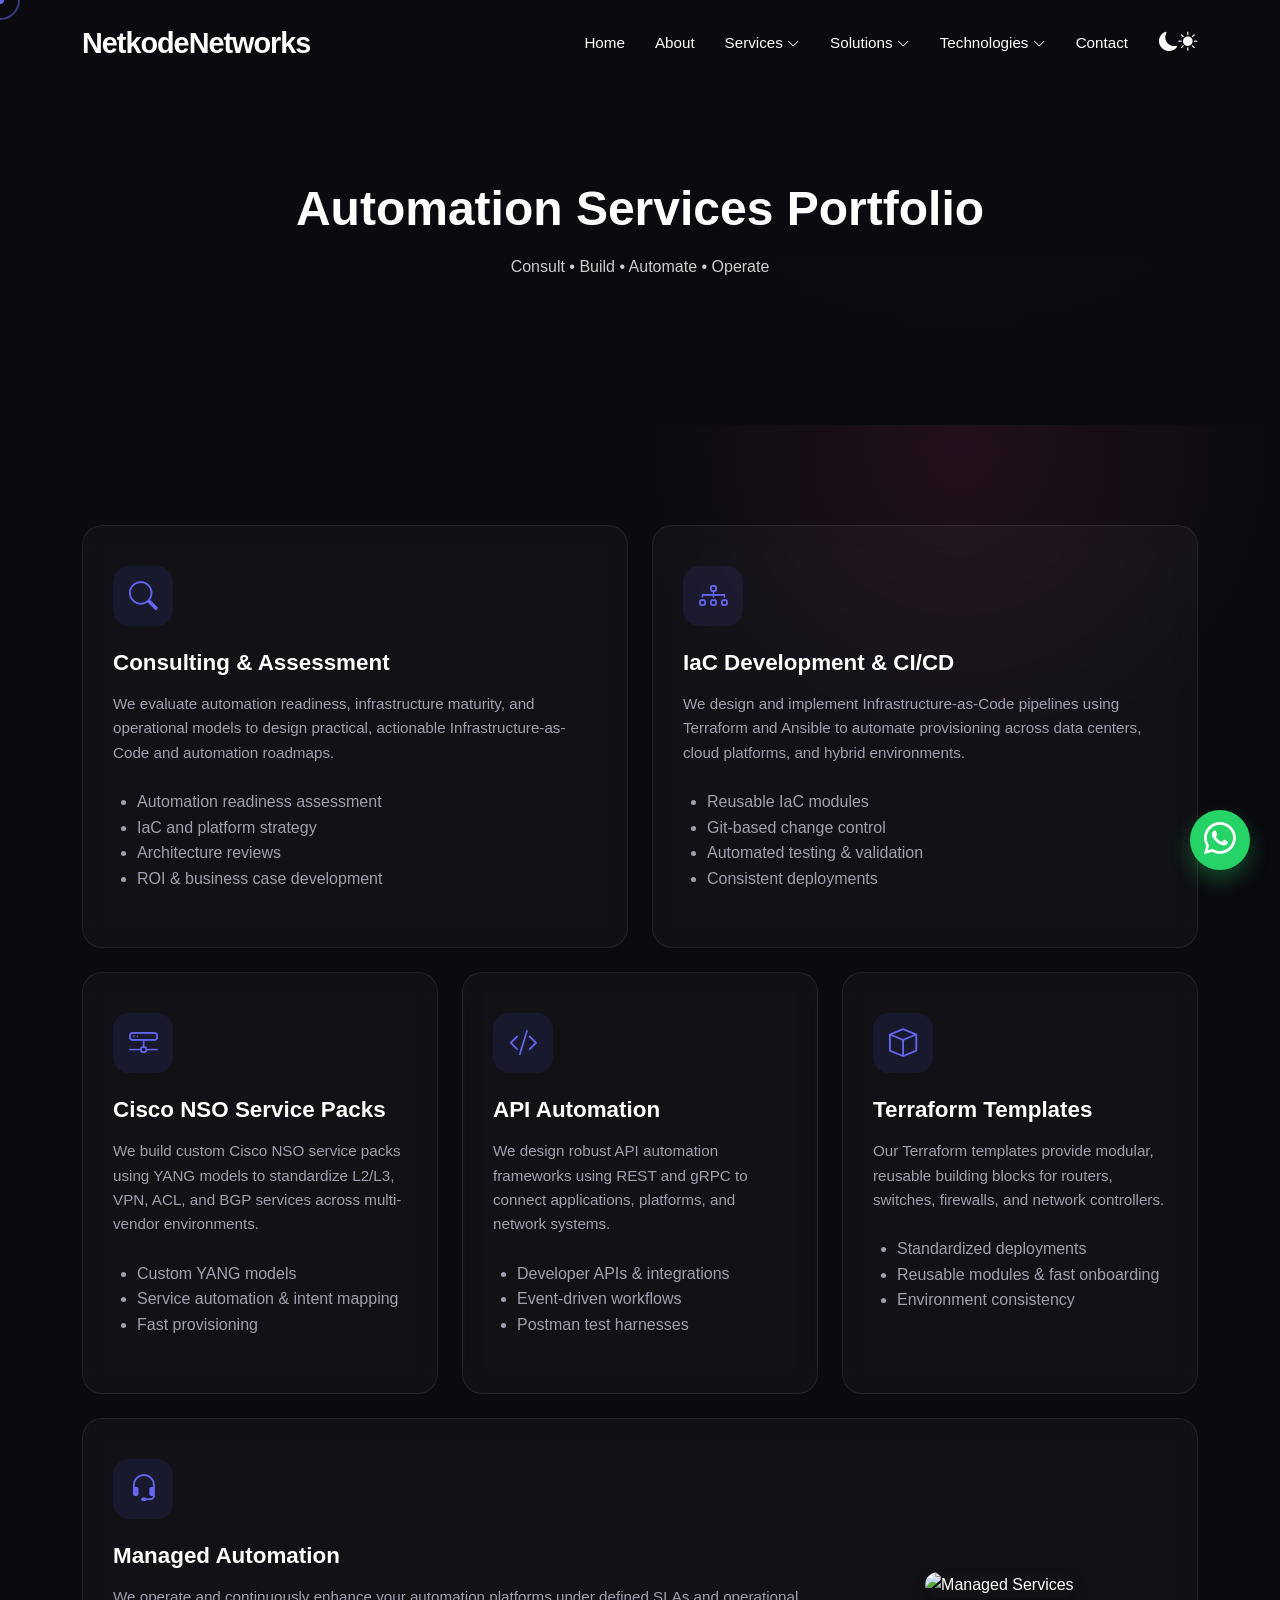
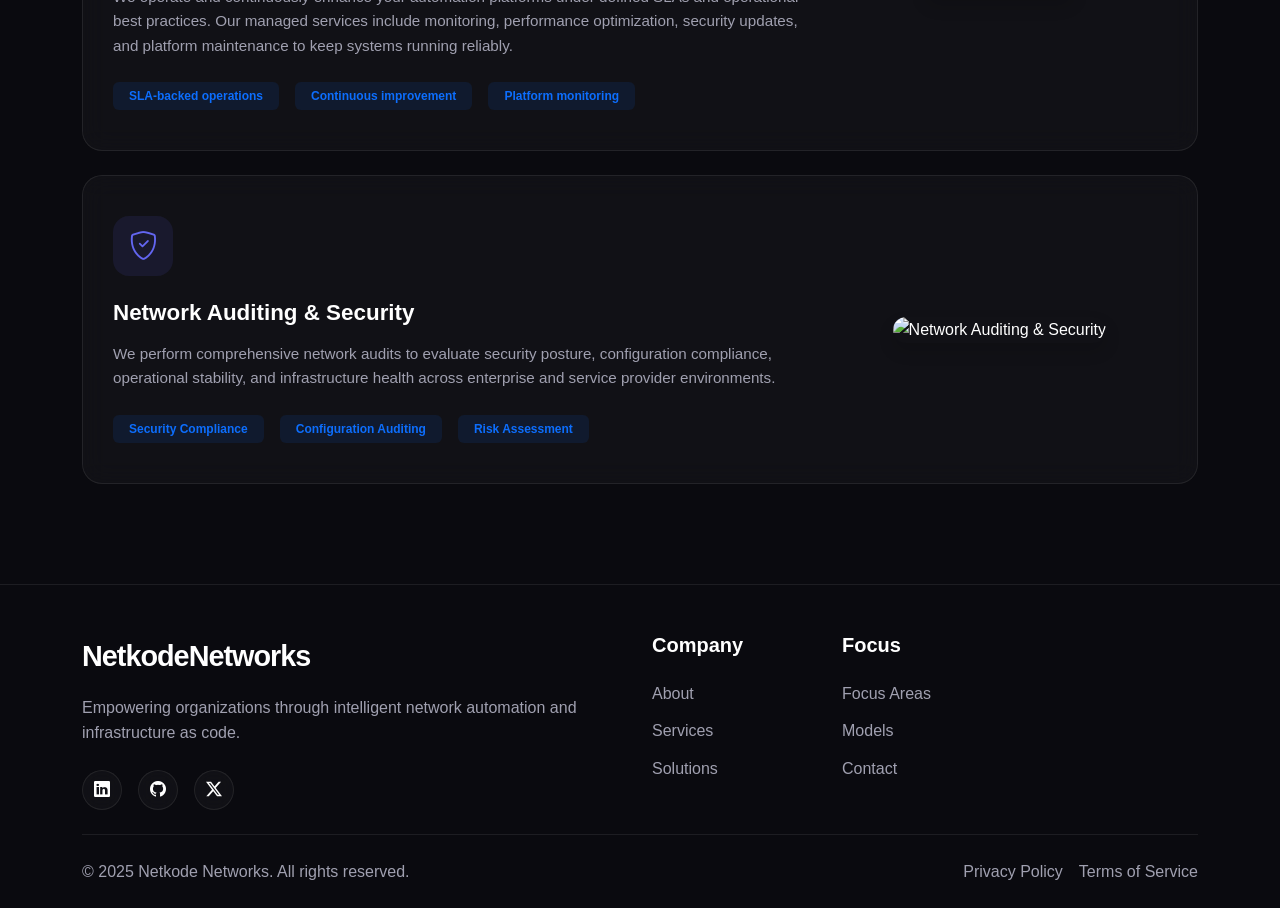
==== commit 3b6aed5d: "added some changes" ====
--- a/services-strategy.html
+++ b/services-strategy.html
@@ -32,13 +32,14 @@
     <div class="blob-bg"></div>
     <div class="container relative z-10">
       <div class="row g-4">
-        
+
         <!-- CONSULTING -->
         <div class="col-lg-6 reveal-up">
           <div class="service-card glass-card tilt-card h-100">
             <div class="service-icon"><i class="bi bi-search"></i></div>
-            <h3>Consulting & Assessment</h3>
-            <p class="mb-4">We evaluate automation readiness, infrastructure maturity, and operational models to design practical, actionable Infrastructure-as-Code and automation roadmaps.</p>
+            <h3 id="consulting">Consulting & Assessment</h3>
+            <p class="mb-4">We evaluate automation readiness, infrastructure maturity, and operational models to design
+              practical, actionable Infrastructure-as-Code and automation roadmaps.</p>
             <ul class="text-muted text-sm" style="padding-left:1.5rem; list-style-type: disc;">
               <li>Automation readiness assessment</li>
               <li>IaC and platform strategy</li>
@@ -48,12 +49,15 @@
           </div>
         </div>
 
+
+
         <!-- IAC -->
         <div class="col-lg-6 reveal-up delay-1">
           <div class="service-card glass-card tilt-card h-100">
             <div class="service-icon"><i class="bi bi-diagram-3"></i></div>
-            <h3>IaC Development & CI/CD</h3>
-            <p class="mb-4">We design and implement Infrastructure-as-Code pipelines using Terraform and Ansible to automate provisioning across data centers, cloud platforms, and hybrid environments.</p>
+            <h3 id="iac">IaC Development & CI/CD</h3>
+            <p class="mb-4">We design and implement Infrastructure-as-Code pipelines using Terraform and Ansible to
+              automate provisioning across data centers, cloud platforms, and hybrid environments.</p>
             <ul class="text-muted text-sm" style="padding-left:1.5rem; list-style-type: disc;">
               <li>Reusable IaC modules</li>
               <li>Git-based change control</li>
@@ -67,8 +71,9 @@
         <div class="col-lg-4 reveal-up">
           <div class="service-card glass-card tilt-card h-100">
             <div class="service-icon"><i class="bi bi-hdd-network"></i></div>
-            <h3>Cisco NSO Service Packs</h3>
-            <p class="mb-4">We build custom Cisco NSO service packs using YANG models to standardize L2/L3, VPN, ACL, and BGP services across multi-vendor environments.</p>
+            <h3 id="nso">Cisco NSO Service Packs</h3>
+            <p class="mb-4">We build custom Cisco NSO service packs using YANG models to standardize L2/L3, VPN, ACL,
+              and BGP services across multi-vendor environments.</p>
             <ul class="text-muted text-sm" style="padding-left:1.5rem; list-style-type: disc;">
               <li>Custom YANG models</li>
               <li>Service automation & intent mapping</li>
@@ -81,8 +86,9 @@
         <div class="col-lg-4 reveal-up delay-1">
           <div class="service-card glass-card tilt-card h-100">
             <div class="service-icon"><i class="bi bi-code-slash"></i></div>
-            <h3>API Automation</h3>
-            <p class="mb-4">We design robust API automation frameworks using REST and gRPC to connect applications, platforms, and network systems.</p>
+            <h3 id="api">API Automation</h3>
+            <p class="mb-4">We design robust API automation frameworks using REST and gRPC to connect applications,
+              platforms, and network systems.</p>
             <ul class="text-muted text-sm" style="padding-left:1.5rem; list-style-type: disc;">
               <li>Developer APIs & integrations</li>
               <li>Event-driven workflows</li>
@@ -95,8 +101,9 @@
         <div class="col-lg-4 reveal-up delay-2">
           <div class="service-card glass-card tilt-card h-100">
             <div class="service-icon"><i class="bi bi-box"></i></div>
-            <h3>Terraform Templates</h3>
-            <p class="mb-4">Our Terraform templates provide modular, reusable building blocks for routers, switches, firewalls, and network controllers.</p>
+            <h3 id="terraform">Terraform Templates</h3>
+            <p class="mb-4">Our Terraform templates provide modular, reusable building blocks for routers, switches,
+              firewalls, and network controllers.</p>
             <ul class="text-muted text-sm" style="padding-left:1.5rem; list-style-type: disc;">
               <li>Standardized deployments</li>
               <li>Reusable modules & fast onboarding</li>
@@ -111,8 +118,10 @@
             <div class="row align-items-center">
               <div class="col-lg-8">
                 <div class="service-icon"><i class="bi bi-headset"></i></div>
-                <h3>Managed Automation</h3>
-                <p class="mb-4">We operate and continuously enhance your automation platforms under defined SLAs and operational best practices. Our managed services include monitoring, performance optimization, security updates, and platform maintenance to keep systems running reliably.</p>
+                <h3 id="managed">Managed Automation</h3>
+                <p class="mb-4">We operate and continuously enhance your automation platforms under defined SLAs and
+                  operational best practices. Our managed services include monitoring, performance optimization,
+                  security updates, and platform maintenance to keep systems running reliably.</p>
                 <div class="d-flex flex-wrap gap-3">
                   <span class="badge bg-primary bg-opacity-10 text-primary px-3 py-2">SLA-backed operations</span>
                   <span class="badge bg-primary bg-opacity-10 text-primary px-3 py-2">Continuous improvement</span>
@@ -120,8 +129,51 @@
                 </div>
               </div>
               <div class="col-lg-4 mt-4 mt-lg-0 text-center">
-                <img src="https://images.unsplash.com/photo-1521737604893-d14cc237f11d?w=800" class="img-fluid rounded-4 shadow" alt="Managed Services">
+                <img src="https://images.unsplash.com/photo-1521737604893-d14cc237f11d?w=800"
+                  class="img-fluid rounded-4 shadow" alt="Managed Services">
               </div>
+            </div>
+          </div>
+        </div>
+
+        <!-- NETWORK AUDITING -->
+        <div class="col-lg-12 reveal-up">
+          <div class="service-card glass-card tilt-card">
+            <div class="row align-items-center">
+
+              <div class="col-lg-8">
+                <div class="service-icon">
+                  <i class="bi bi-shield-check"></i>
+                </div>
+
+                <h3 id="network">Network Auditing & Security</h3>
+
+                <p class="mb-4">
+                  We perform comprehensive network audits to evaluate security posture,
+                  configuration compliance, operational stability, and infrastructure
+                  health across enterprise and service provider environments.
+                </p>
+
+                <div class="d-flex flex-wrap gap-3">
+                  <span class="badge bg-primary bg-opacity-10 text-primary px-3 py-2">
+                    Security Compliance
+                  </span>
+
+                  <span class="badge bg-primary bg-opacity-10 text-primary px-3 py-2">
+                    Configuration Auditing
+                  </span>
+
+                  <span class="badge bg-primary bg-opacity-10 text-primary px-3 py-2">
+                    Risk Assessment
+                  </span>
+                </div>
+              </div>
+
+              <div class="col-lg-4 mt-4 mt-lg-0 text-center">
+                <img src="https://images.unsplash.com/photo-1563986768609-322da13575f3?w=800"
+                  class="img-fluid rounded-4 shadow" alt="Network Auditing & Security">
+              </div>
+
             </div>
           </div>
         </div>
--- a/style.css
+++ b/style.css
@@ -688,7 +688,7 @@
     width: 50%;
     height: 100%;
     background: radial-gradient(circle, rgba(236, 72, 153, 0.1) 0%, transparent 60%);
-    z-index: 0;
+    z-index: -1;
 }
 
 .feature-card {
@@ -1171,4 +1171,149 @@
     .has-dropdown.active .dropdown {
         display: block;
     }
+
+
+
+
+
+
+    html,
+    body {
+        width: 100%;
+        max-width: 100%;
+        overflow-x: hidden;
+    }
+
+    .hero,
+    .hero-grid,
+    .hero-bg-glow {
+        max-width: 100%;
+        overflow: hidden;
+    }
+
+    section,
+    .container,
+    .row,
+    [class*="col-"] {
+        max-width: 100%;
+        margin: 10px auto;
+    }
+
+    /* Fix absolute/fixed elements overflow */
+    .hero-grid,
+    .hero-bg-glow,
+    .blob-bg {
+        left: 0;
+        right: 0;
+        width: 100%;
+    }
+
+    /* Mobile Fix */
+    @media (max-width: 768px) {
+
+        .hero-title {
+            font-size: 2.8rem;
+            word-break: break-word;
+        }
+
+        .hero-grid {
+            width: 100%;
+            overflow: hidden;
+        }
+
+
+
+
+    }
+}
+
+
+
+/* Responsive WhatsApp Floating Button */
+
+.whatsapp-float {
+    position: fixed;
+    bottom: 30px;
+    right: 30px;
+    width: 60px;
+    height: 60px;
+    font-size: 2rem;
+    background-color: #25d366;
+    color: white;
+    border-radius: 50%;
+    display: flex;
+    align-items: center;
+    justify-content: center;
+    box-shadow: 0 10px 20px rgba(37, 211, 102, 0.3);
+    z-index: 1000;
+    transition: all 0.3s ease;
+}
+
+/* Tablet */
+@media (max-width: 768px) {
+
+    .whatsapp-float {
+        width: 52px;
+        height: 52px;
+        font-size: 1.6rem;
+        right: 18px;
+        bottom: 18px;
+    }
+
+    #scrollIndicator {
+        right: 82px;
+        bottom: 18px;
+    }
+
+    .section-heading {
+        text-align: center;
+        margin-bottom: 2rem;
+    }
+
+    .section-heading .section-badge {
+        display: inline-block;
+    }
+
+    .section-heading .section-title {
+        margin-bottom: 0;
+    }
+
+    .section-padding {
+        padding: 20px 0;
+    }
+
+    .row.mb-5.pb-4.border-bottom-glass {
+        margin: 0 !important;
+    }
+
+    .col-lg-6.reveal-left {
+        margin: 0px 0 6% !important;
+    }
+}
+
+/* Small Mobile */
+@media (max-width: 480px) {
+
+    .whatsapp-float {
+        width: 46px;
+        height: 46px;
+        font-size: 1.4rem;
+        right: 12px;
+        bottom: 14px;
+    }
+
+    #scrollIndicator {
+        width: 44px;
+        height: 44px;
+        right: 15px;
+        bottom: 70px;
+    }
+
+    #scrollTopBtn {
+        width: 40px;
+        height: 40px;
+        font-size: 1rem;
+        top: 60%;
+        left: 60%;
+    }
 }
